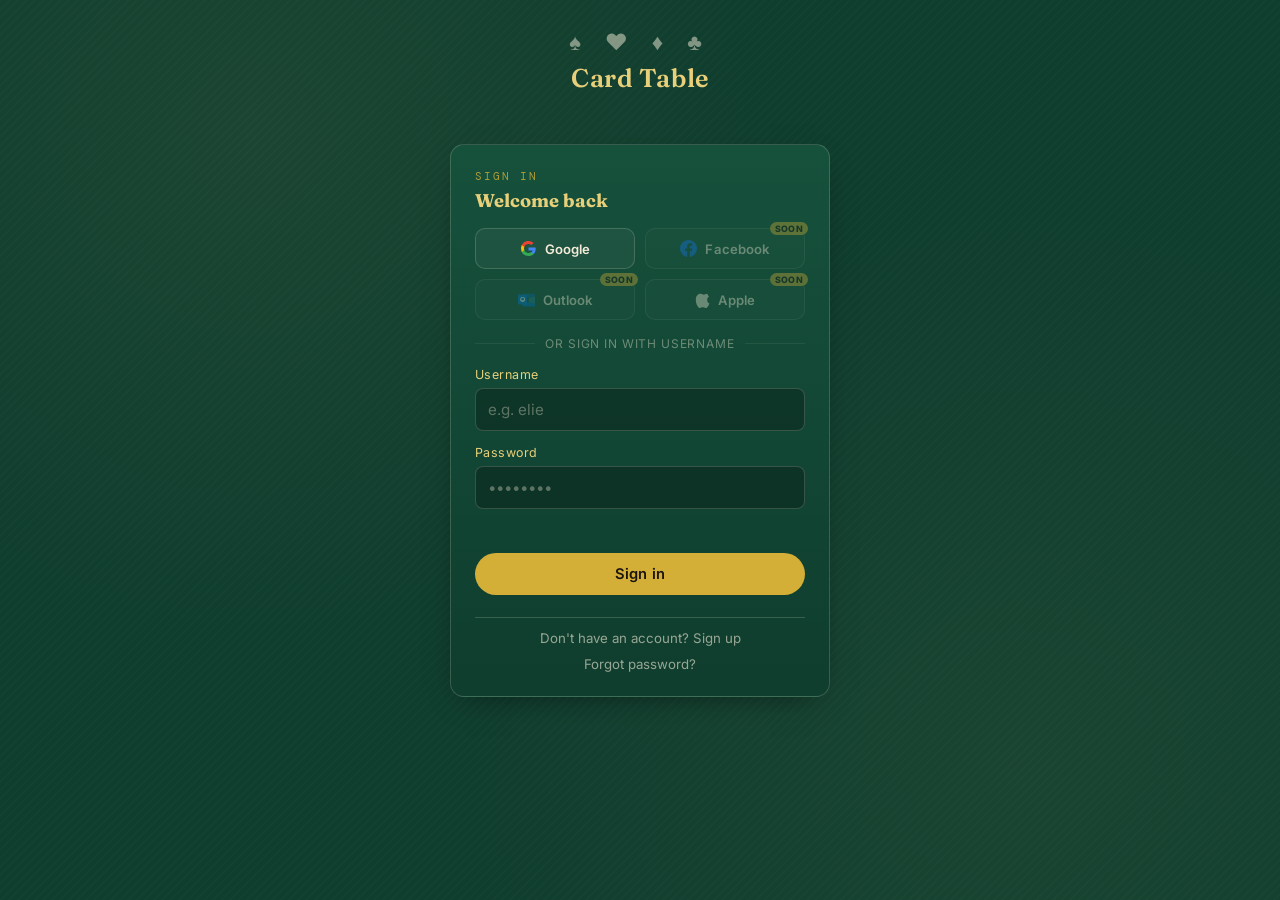
==== index.html @ 3471cea8 "Update index.html" ====
<!DOCTYPE html>
<html lang="en">
<head>
<meta charset="UTF-8">
<meta name="viewport" content="width=device-width, initial-scale=1.0">
<title>Card Table — Sign In</title>
<link rel="preconnect" href="https://fonts.googleapis.com">
<link href="https://fonts.googleapis.com/css2?family=Fraunces:wght@500;600;700&family=Inter:wght@400;500;600;700&family=DM+Mono:wght@400;500&display=swap" rel="stylesheet">
<link rel="icon" type="image/svg+xml" href="favicon.svg">
<link rel="stylesheet" href="style.css">
<style>
/* ── Social buttons grid ── */
.social-grid {
  display: grid;
  grid-template-columns: 1fr 1fr;
  gap: 10px;
  margin-bottom: 4px;
}
.social-btn {
  display: flex;
  align-items: center;
  justify-content: center;
  gap: 8px;
  border-radius: 10px;
  padding: 11px 12px;
  font-size: .82rem;
  font-weight: 600;
  cursor: pointer;
  font-family: 'Inter', sans-serif;
  border: 1px solid var(--line);
  background: rgba(255,255,255,.04);
  color: inherit;
  transition: background .15s, border-color .15s;
  white-space: nowrap;
}
.social-btn:hover { background: rgba(255,255,255,.1); border-color: rgba(255,255,255,.25); }
.social-btn svg, .social-btn img { flex-shrink: 0; }
.social-btn.coming-soon {
  opacity: .38;
  cursor: not-allowed;
  position: relative;
}
.social-btn.coming-soon::after {
  content: "soon";
  position: absolute;
  top: -7px; right: -4px;
  background: var(--gold);
  color: #1a1612;
  font-size: .55rem;
  font-weight: 800;
  letter-spacing: .04em;
  padding: 1px 5px;
  border-radius: 8px;
  text-transform: uppercase;
}

/* ── Divider ── */
.or-divider {
  display: flex;
  align-items: center;
  gap: 10px;
  margin: 16px 0;
  opacity: .4;
  font-size: .75rem;
  text-transform: uppercase;
  letter-spacing: .07em;
}
.or-divider::before, .or-divider::after {
  content: ""; flex: 1;
  border-top: 1px solid var(--line);
}

/* ── Auth links ── */
.auth-links {
  display: flex;
  flex-direction: column;
  align-items: center;
  gap: 10px;
  margin-top: 20px;
}
.auth-links a {
  font-size: .83rem; opacity: .6;
  text-decoration: none; color: inherit;
  transition: opacity .15s;
}
.auth-links a:hover { opacity: 1; }
.auth-links hr {
  width: 100%; border: none;
  border-top: 1px solid var(--line); margin: 2px 0;
}

/* ── Pending box ── */
.pending-box {
  background: rgba(212,175,55,.08);
  border: 1px solid var(--gold);
  border-radius: 10px;
  padding: 14px 16px;
  font-size: .84rem;
  line-height: 1.6;
  margin-top: 10px;
  display: none;
}
.pending-box a { color: #6fae8d; font-weight: 600; text-decoration: none; }
.pending-box a:hover { text-decoration: underline; }
</style>
</head>
<body>
<div class="wrap" style="max-width:420px;">
  <div class="brand" style="justify-content:center; border-bottom:none; margin-bottom:36px;">
    <div style="text-align:center;">
      <div class="suit" style="display:block; margin-bottom:6px; font-size:1.4rem; letter-spacing:.4em;">♠ ♥ ♦ ♣</div>
      <h1>Card Table</h1>
    </div>
  </div>

  <div class="panel">
    <p class="eyebrow">Sign in</p>
    <h2 style="margin-top:0;">Welcome back</h2>

    <!-- Social sign-in buttons -->
    <div class="social-grid">
      <!-- Google — active -->
      <button class="social-btn" onclick="triggerGoogleSignIn()">
        <svg width="17" height="17" viewBox="0 0 18 18">
          <path fill="#4285F4" d="M16.51 8H8.98v3h4.3c-.18 1-.74 1.48-1.6 2.04v2.01h2.6a7.8 7.8 0 0 0 2.38-5.88c0-.57-.05-.66-.15-1.18z"/>
          <path fill="#34A853" d="M8.98 17c2.16 0 3.97-.72 5.3-1.94l-2.6-2a4.8 4.8 0 0 1-7.18-2.54H1.83v2.07A8 8 0 0 0 8.98 17z"/>
          <path fill="#FBBC05" d="M4.5 10.52a4.8 4.8 0 0 1 0-3.04V5.41H1.83a8 8 0 0 0 0 7.18l2.67-2.07z"/>
          <path fill="#EA4335" d="M8.98 4.18c1.17 0 2.23.4 3.06 1.2l2.3-2.3A8 8 0 0 0 1.83 5.4L4.5 7.49a4.77 4.77 0 0 1 4.48-3.31z"/>
        </svg>
        Google
      </button>

      <!-- Facebook — coming soon -->
      <button class="social-btn coming-soon" disabled title="Coming soon">
        <svg width="17" height="17" viewBox="0 0 24 24" fill="#1877F2">
          <path d="M24 12.073C24 5.404 18.627 0 12 0S0 5.404 0 12.073C0 18.1 4.388 23.094 10.125 24v-8.437H7.078v-3.49h3.047V9.41c0-3.025 1.792-4.697 4.533-4.697 1.312 0 2.686.236 2.686.236v2.97h-1.513c-1.491 0-1.956.93-1.956 1.886v2.268h3.328l-.532 3.49h-2.796V24C19.612 23.094 24 18.1 24 12.073z"/>
        </svg>
        Facebook
      </button>

      <!-- Outlook — coming soon -->
      <button class="social-btn coming-soon" disabled title="Coming soon">
        <svg width="17" height="17" viewBox="0 0 24 24">
          <path fill="#0072C6" d="M24 7.387v13.226A1.39 1.39 0 0 1 22.611 22H7.389A1.39 1.39 0 0 1 6 20.613V18l9-2.25L24 18V7.387z"/>
          <path fill="#0072C6" d="M24 7.387L15 9.75 6 7.387V5.388A1.39 1.39 0 0 1 7.389 4h15.222A1.39 1.39 0 0 1 24 5.388v2z" opacity=".7"/>
          <path fill="#28A8E0" d="M15 9.75l9-2.363V18l-9-2.25V9.75z" opacity=".5"/>
          <rect fill="#0078D4" x="0" y="5" width="13" height="14" rx="1.5"/>
          <path fill="#fff" d="M6.5 8.5a3 3 0 1 0 0 7 3 3 0 0 0 0-7zm0 5a2 2 0 1 1 0-4 2 2 0 0 1 0 4z"/>
        </svg>
        Outlook
      </button>

      <!-- Apple — coming soon -->
      <button class="social-btn coming-soon" disabled title="Coming soon">
        <svg width="15" height="17" viewBox="0 0 814 1000" fill="currentColor">
          <path d="M788.1 340.9c-5.8 4.5-108.2 62.2-108.2 190.5 0 148.4 130.3 200.9 134.2 202.2-.6 3.2-20.7 71.9-68.7 141.9-42.8 61.6-87.5 123.1-155.5 123.1s-85.5-39.5-164-39.5c-76 0-103.7 40.8-165.9 40.8s-105-42.3-150.3-119.8c-52.4-91.3-95.2-234.5-95.2-371.3 0-223.1 145.5-341.2 289-341.2 73.7 0 134.8 48.4 180.5 48.4 43.7 0 112.4-51.9 197.5-51.9zm-166.6-19.4c-7.7 36.4-39 65.4-72.7 65.4-5.4 0-10.8-.7-16.1-2.2C540 356 570 316 570 276c0-5.1.7-10.2 2.2-15.3C607 270.4 634 299.3 621.5 321.5z"/>
        </svg>
        Apple
      </button>
    </div>

    <div class="or-divider">or sign in with username</div>

    <label for="username">Username</label>
    <input type="text" id="username" autocomplete="username" placeholder="e.g. elie">

    <label for="password">Password</label>
    <input type="password" id="password" autocomplete="current-password" placeholder="••••••••">

    <div class="error" id="loginError"></div>
    <div class="pending-box" id="pendingBox">
      ⏳ Your account is pending admin approval.<br>
      Contact the admin on WhatsApp to get approved:<br><br>
      <a id="pendingWhatsApp" href="#" target="_blank" rel="noopener">💬 Message admin on WhatsApp</a>
    </div>

    <button class="full" id="loginBtn" style="margin-top:18px;">Sign in</button>

    <div class="auth-links">
      <hr>
      <a href="signup.html">Don't have an account? Sign up</a>
      <a href="forgot.html">Forgot password?</a>
    </div>
  </div>
</div>

<script src="https://accounts.google.com/gsi/client" async defer></script>
<script src="common.js"></script>
<script>
async function hashPassword(password) {
  const encoder = new TextEncoder();
  const data     = encoder.encode(password);
  const hashBuf  = await crypto.subtle.digest("SHA-256", data);
  const hashArr  = Array.from(new Uint8Array(hashBuf));
  return hashArr.map(b => b.toString(16).padStart(2, "0")).join("");
}
</script>
<script>
const ADMIN_WA      = "+96170234138";
const GOOGLE_CLIENT = "719090679294-4ihaptgq611pqusbl5u95uiu03cabtub.apps.googleusercontent.com";

document.getElementById("loginBtn").addEventListener("click", login);
document.getElementById("password").addEventListener("keydown", e => { if (e.key === "Enter") login(); });

async function login() {
  const errEl      = document.getElementById("loginError");
  const pendingBox = document.getElementById("pendingBox");
  errEl.textContent = "";
  pendingBox.style.display = "none";

  const username = document.getElementById("username").value.trim();
  const password = document.getElementById("password").value;
  if (!username || !password) { errEl.textContent = "Enter both username and password."; return; }

  const btn = document.getElementById("loginBtn");
  btn.disabled = true; btn.textContent = "Checking…";

  try {
    const users  = await fetchUsers();
    const hashed = await hashPassword(password);
    const match  = (users || []).find(u =>
      String(u.username).toLowerCase() === username.toLowerCase() &&
      (String(u.password) === hashed || String(u.password) === password)
    );

    if (!match) {
      errEl.textContent = "Username or password is incorrect.";
      btn.disabled = false; btn.textContent = "Sign in"; return;
    }

    if (String(match.approved).toUpperCase() !== "TRUE") {
      const msg = encodeURIComponent(`Hi, I signed up for Card Table with username "${match.username}" and I'm waiting for approval.`);
      document.getElementById("pendingWhatsApp").href = `https://wa.me/${ADMIN_WA.replace(/\D/g,"")}?text=${msg}`;
      pendingBox.style.display = "";
      btn.disabled = false; btn.textContent = "Sign in"; return;
    }

    startSession(match);
  } catch(e) {
    errEl.textContent = "Could not load user list. " + e.message;
    btn.disabled = false; btn.textContent = "Sign in";
  }
}

function triggerGoogleSignIn() {
  if (typeof google === "undefined") {
    document.getElementById("loginError").textContent = "Google sign-in failed to load. Try the manual form.";
    return;
  }
  google.accounts.id.initialize({
    client_id: GOOGLE_CLIENT, callback: handleGoogleCredential,
    auto_select: false, cancel_on_tap_outside: true
  });
  google.accounts.id.prompt((n) => {
    if (n.isNotDisplayed() || n.isSkippedMoment()) {
      const wrap = document.createElement("div");
      document.querySelector(".panel").prepend(wrap);
      google.accounts.id.renderButton(wrap, { theme:"outline", size:"large", width:360 });
    }
  });
}

async function handleGoogleCredential(response) {
  const errEl = document.getElementById("loginError");
  errEl.textContent = "";
  const payload = JSON.parse(atob(response.credential.split(".")[1]));
  const sub = payload.sub || "";
  try {
    const users = await fetchUsers();
    const expectedHash = await hashPassword("google_" + sub);
    let match = users.find(u => String(u.password) === expectedHash);
    if (!match) {
      errEl.textContent = "No account found. Please sign up first.";
      setTimeout(() => { window.location.href = "signup.html"; }, 2000);
      return;
    }
    if (String(match.approved).toUpperCase() !== "TRUE") {
      const msg = encodeURIComponent(`Hi, I signed up for Card Table with username "${match.username}" and I'm waiting for approval.`);
      document.getElementById("pendingWhatsApp").href = `https://wa.me/${ADMIN_WA.replace(/\D/g,"")}?text=${msg}`;
      document.getElementById("pendingBox").style.display = "";
      return;
    }
    startSession(match);
  } catch(e) {
    errEl.textContent = "Google sign-in failed: " + e.message;
  }
}

function startSession(user) {
  sessionStorage.setItem("cg_session", JSON.stringify({
    username: user.username, firstName: user.firstName, lastName: user.lastName,
    phone: user.phone || "", image: user.image || "", isAdmin: !!user.isAdmin
  }));
  window.location.href = "app.html";
}
</script>
</body>
</html>
---- style.css ----
:root {
  --felt-dark: #0f3d2e;
  --felt: #16513c;
  --felt-light: #1f6b4c;
  --gold: #d4af37;
  --gold-soft: #e8cf7a;
  --cream: #f4ecd8;
  --ink: #1c1410;
  --ink-soft: #3a2f28;
  --red-chip: #b1473e;
  --line: rgba(244, 236, 216, 0.18);

  --font-display: "Fraunces", "Georgia", serif;
  --font-body: "Inter", -apple-system, sans-serif;
  --font-num: "DM Mono", "Courier New", monospace;
}

* { box-sizing: border-box; }

html, body {
  margin: 0;
  padding: 0;
  min-height: 100%;
  background: var(--felt-dark);
  background-image:
    radial-gradient(circle at 20% 15%, rgba(232, 207, 122, 0.06), transparent 40%),
    radial-gradient(circle at 80% 85%, rgba(232, 207, 122, 0.05), transparent 45%),
    repeating-linear-gradient(135deg, rgba(255,255,255,0.015) 0px, rgba(255,255,255,0.015) 2px, transparent 2px, transparent 6px);
  color: var(--cream);
  font-family: var(--font-body);
  -webkit-font-smoothing: antialiased;
}

a { color: inherit; }

.wrap {
  max-width: 720px;
  margin: 0 auto;
  padding: 28px 20px 60px;
  min-height: 100vh;
}

.brand {
  display: flex;
  align-items: baseline;
  justify-content: space-between;
  margin-bottom: 28px;
  padding-bottom: 14px;
  border-bottom: 1px solid var(--line);
}

.brand h1 {
  font-family: var(--font-display);
  font-weight: 600;
  font-size: 1.6rem;
  letter-spacing: 0.02em;
  margin: 0;
  color: var(--gold-soft);
}

.brand .suit {
  font-size: 1.1rem;
  opacity: 0.5;
  letter-spacing: 0.3em;
}

.user-chip {
  display: flex;
  align-items: center;
  gap: 10px;
  font-size: 0.85rem;
  color: var(--cream);
  flex-wrap: wrap;
  justify-content: flex-end;
}

.user-chip img {
  width: 32px; height: 32px;
  border-radius: 50%;
  border: 2px solid var(--gold);
  object-fit: cover;
}

.logout-link {
  font-size: 0.75rem;
  color: var(--gold-soft);
  text-decoration: none;
  border: 1px solid var(--line);
  padding: 4px 10px;
  border-radius: 999px;
  margin-left: 10px;
  transition: border-color .15s, color .15s;
}
.logout-link:hover { border-color: var(--gold); color: var(--gold); }

/* Cards / panels */
.panel {
  background: linear-gradient(180deg, var(--felt) 0%, var(--felt-dark) 100%);
  border: 1px solid var(--line);
  border-radius: 14px;
  padding: 24px;
  margin-bottom: 20px;
  box-shadow: 0 10px 30px -15px rgba(0,0,0,0.6);
}

.panel h2 {
  font-family: var(--font-display);
  font-size: 1.15rem;
  margin: 0 0 16px;
  color: var(--gold-soft);
  display: flex; align-items: center; gap: 10px;
}

.eyebrow {
  font-family: var(--font-num);
  font-size: 0.7rem;
  letter-spacing: 0.18em;
  text-transform: uppercase;
  color: var(--gold);
  opacity: 0.8;
  margin: 0 0 6px;
}

/* Forms */
label {
  display: block;
  font-size: 0.78rem;
  letter-spacing: 0.04em;
  color: var(--gold-soft);
  margin: 14px 0 6px;
}

input, select {
  width: 100%;
  background: rgba(0,0,0,0.25);
  border: 1px solid var(--line);
  border-radius: 8px;
  padding: 11px 12px;
  color: var(--cream);
  font-family: var(--font-body);
  font-size: 0.95rem;
  outline: none;
  transition: border-color .15s, background .15s;
}
input[type="radio"], input[type="checkbox"] {
  width: auto;
  padding: 0;
}
input:focus, select:focus {
  border-color: var(--gold);
  background: rgba(0,0,0,0.35);
}
input::placeholder { color: rgba(244,236,216,0.35); }

button, .btn {
  font-family: var(--font-body);
  font-weight: 600;
  font-size: 0.92rem;
  letter-spacing: 0.01em;
  padding: 12px 20px;
  border-radius: 999px;
  border: none;
  cursor: pointer;
  background: var(--gold);
  color: var(--ink);
  transition: transform .12s, box-shadow .12s, background .15s;
}
button:hover, .btn:hover { background: var(--gold-soft); transform: translateY(-1px); }
button:active, .btn:active { transform: translateY(0); }
button:focus-visible, .btn:focus-visible, a:focus-visible, input:focus-visible, select:focus-visible {
  outline: 2px solid var(--gold-soft);
  outline-offset: 2px;
}

button.secondary {
  background: transparent;
  color: var(--gold-soft);
  border: 1px solid var(--line);
}
button.secondary:hover { border-color: var(--gold); background: rgba(212,175,55,0.08); }

button.full, a.btn.full { width: 100%; text-align: center; }

.error {
  color: var(--red-chip);
  font-size: 0.85rem;
  margin-top: 10px;
  min-height: 1.2em;
}

/* Game picker */
.game-grid {
  display: grid;
  grid-template-columns: repeat(2, 1fr);
  gap: 14px;
}

.game-card {
  display: flex;
  flex-direction: column;
  align-items: flex-start;
  gap: 8px;
  padding: 20px 18px;
  border-radius: 12px;
  border: 1px solid var(--line);
  background: rgba(0,0,0,0.18);
  text-decoration: none;
  color: var(--cream);
  cursor: pointer;
  transition: border-color .15s, background .15s, transform .12s;
  text-align: left;
  font-family: var(--font-body);
}
.game-card:hover {
  border-color: var(--gold);
  background: rgba(212,175,55,0.08);
  transform: translateY(-2px);
}
.game-card .gname {
  font-family: var(--font-display);
  font-size: 1.25rem;
  color: var(--gold-soft);
}
.game-card .grule {
  font-size: 0.78rem;
  opacity: 0.75;
  line-height: 1.4;
}

/* Score ledger */
.ledger {
  border: 1px solid var(--line);
  border-radius: 10px;
  overflow: hidden;
}
.ledger table {
  width: 100%;
  border-collapse: collapse;
  font-family: var(--font-num);
}
.ledger th {
  font-family: var(--font-body);
  font-weight: 600;
  font-size: 0.8rem;
  letter-spacing: 0.03em;
  text-align: center;
  padding: 10px 6px;
  background: rgba(212,175,55,0.12);
  color: var(--gold-soft);
  border-bottom: 1px solid var(--line);
}
.ledger td {
  text-align: center;
  padding: 10px 6px;
  border-bottom: 1px solid var(--line);
  font-size: 1.05rem;
}
.ledger tr:last-child td { border-bottom: none; }
.ledger .total-row td {
  font-weight: 700;
  font-size: 1.25rem;
  color: var(--gold-soft);
  background: rgba(0,0,0,0.2);
  border-top: 2px solid var(--gold);
}
.ledger .row-num {
  font-family: var(--font-body);
  font-size: 0.75rem;
  opacity: 0.45;
}
.ledger .winner-cell { color: var(--gold-soft); }

.row-action {
  min-width: 32px;
  min-height: 32px;
  border-radius: 6px;
}
.row-action:hover { background: rgba(212,175,55,0.15) !important; }

.score-input-row {
  display: grid;
  grid-template-columns: 1fr 1fr;
  gap: 10px;
  margin-top: 14px;
}
.score-input-row.cols-4 {
  grid-template-columns: 1fr 1fr 1fr 1fr;
}
.score-input-row .field label { margin-top: 0; }

.team-label {
  font-family: var(--font-display);
  font-size: 1rem;
  color: var(--gold-soft);
  margin-bottom: 2px;
}
.team-sub {
  font-size: 0.75rem;
  opacity: 0.6;
  margin-bottom: 8px;
}

.banner {
  text-align: center;
  padding: 18px;
  border-radius: 10px;
  background: linear-gradient(135deg, rgba(212,175,55,0.18), rgba(212,175,55,0.05));
  border: 1px solid var(--gold);
  margin-bottom: 18px;
}
.banner .trophy { font-size: 1.8rem; }
.banner h3 {
  font-family: var(--font-display);
  margin: 6px 0 2px;
  font-size: 1.3rem;
  color: var(--gold-soft);
}

/* Dice (Tawle) */
.dice-area {
  display: flex;
  justify-content: center;
  gap: 28px;
  padding: 30px 0 18px;
}
.die {
  width: 84px; height: 84px;
  background: var(--cream);
  border-radius: 14px;
  display: grid;
  grid-template-columns: repeat(3, 1fr);
  grid-template-rows: repeat(3, 1fr);
  padding: 12px;
  box-shadow: 0 8px 18px -8px rgba(0,0,0,0.7), inset 0 0 0 2px rgba(0,0,0,0.05);
  transition: transform .5s cubic-bezier(.2,1.4,.4,1);
}
.die.rolling { animation: tumble .5s ease-in-out; }
@keyframes tumble {
  0% { transform: rotate(0deg) scale(1); }
  50% { transform: rotate(180deg) scale(1.08); }
  100% { transform: rotate(360deg) scale(1); }
}
@media (prefers-reduced-motion: reduce) {
  .die.rolling { animation: none; }
}
.pip {
  width: 12px; height: 12px;
  border-radius: 50%;
  background: var(--ink);
  align-self: center;
  justify-self: center;
  opacity: 0;
}
.pip.on { opacity: 1; }

.dice-sum {
  text-align: center;
  font-family: var(--font-display);
  font-size: 2rem;
  color: var(--gold-soft);
  margin-bottom: 6px;
}
.dice-double {
  text-align: center;
  font-size: 0.85rem;
  color: var(--gold);
  letter-spacing: 0.05em;
  min-height: 1.4em;
}

/* History list */
.hist-item {
  display: flex;
  justify-content: space-between;
  align-items: center;
  padding: 12px 0;
  border-bottom: 1px solid var(--line);
  font-size: 0.9rem;
}
.hist-item:last-child { border-bottom: none; }
.hist-item .hgame {
  font-family: var(--font-display);
  color: var(--gold-soft);
  font-size: 1rem;
}
.hist-item .hdate {
  font-size: 0.72rem;
  opacity: 0.55;
  font-family: var(--font-num);
}
.hist-item .hwinner {
  text-align: right;
  font-size: 0.85rem;
}
.hist-item .hloser {
  font-size: 0.72rem;
  opacity: 0.5;
  margin-top: 2px;
}

.empty-state {
  text-align: center;
  padding: 30px 10px;
  opacity: 0.6;
  font-size: 0.9rem;
}

.bottom-nav {
  display: flex;
  gap: 10px;
  margin-top: 8px;
}
.bottom-nav .btn { flex: 1; text-align: center; }

.token-note {
  font-size: 0.75rem;
  opacity: 0.6;
  margin-top: 8px;
  line-height: 1.5;
}

.tag {
  display: inline-block;
  font-size: 0.7rem;
  letter-spacing: 0.06em;
  text-transform: uppercase;
  padding: 3px 8px;
  border-radius: 999px;
  border: 1px solid var(--gold);
  color: var(--gold-soft);
}

@media (max-width: 420px) {
  .game-grid { grid-template-columns: 1fr; }
  .die { width: 64px; height: 64px; padding: 8px; }
  .score-input-row.cols-4 { grid-template-columns: 1fr 1fr; }
}

/* ═══════════════════════════════════════════════════════
   ADDITIONS — append these to the bottom of style.css
   ═══════════════════════════════════════════════════════ */

/* Player picker avatar in setup */
.player-pick img {
  display: block;
}

/* Guest slot buttons inside the <details> section */
#guestSlotBtns button {
  margin: 0;
}

/* Score FAB — make sure it's above everything except the modal */
#scoreFab {
  font-family: 'Inter', sans-serif;
}

/* History card hover on desktop */
@media (hover: hover) {
  .hist-card-header:hover .hc-chevron {
    opacity: .8;
  }
}

/* Prevent body scroll when modal is open on iOS */
body.modal-open {
  overflow: hidden;
  position: fixed;
  width: 100%;
}
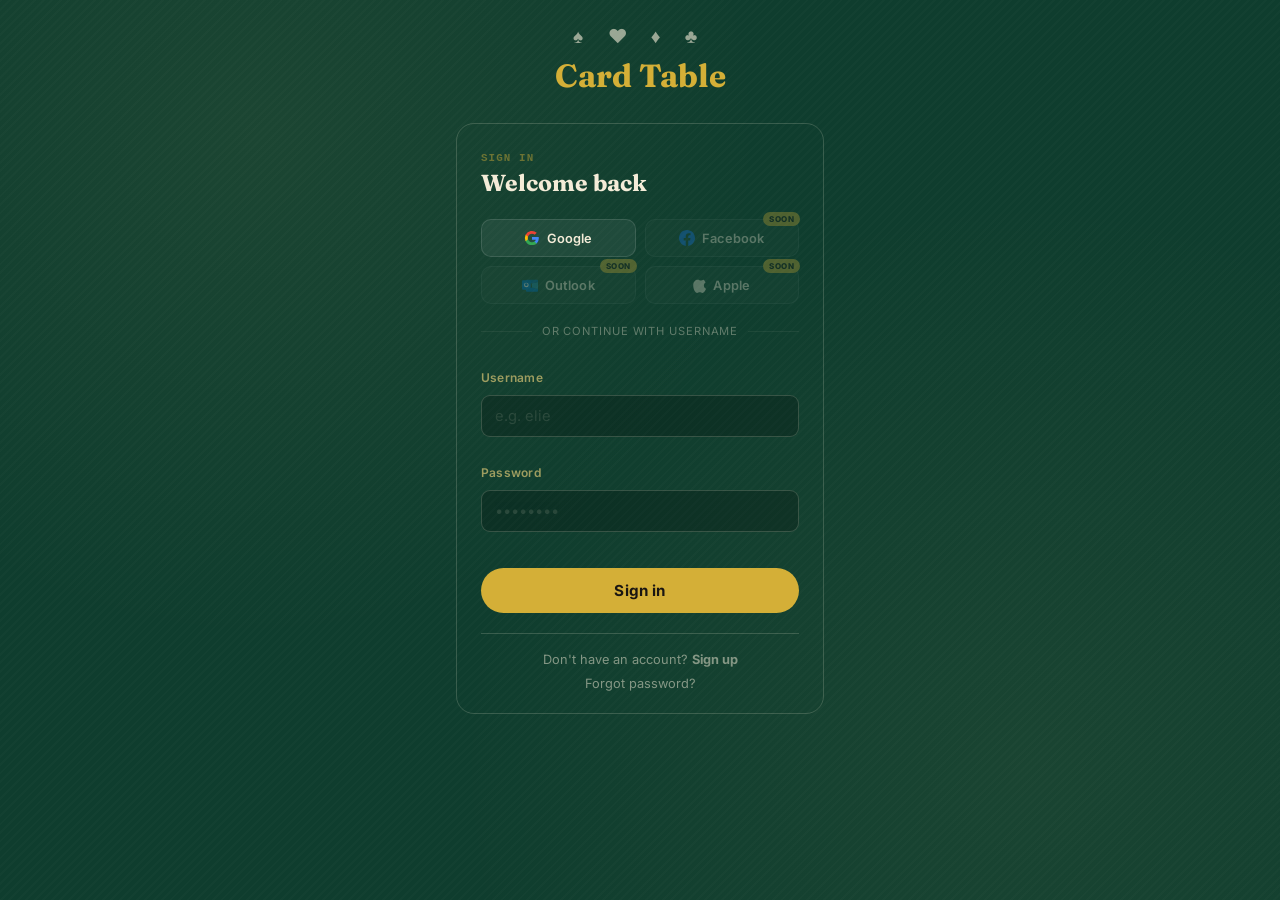
==== commit d08e199e: "Update index.html" ====
--- a/index.html
+++ b/index.html
@@ -9,119 +9,137 @@
 <link rel="icon" type="image/svg+xml" href="favicon.svg">
 <link rel="stylesheet" href="style.css">
 <style>
-/* ── Social buttons grid ── */
-.social-grid {
-  display: grid;
-  grid-template-columns: 1fr 1fr;
-  gap: 10px;
-  margin-bottom: 4px;
-}
+/* ── Page centering ── */
+body { display:flex; flex-direction:column; align-items:center; min-height:100vh; justify-content:center; }
+.wrap { width:100%; max-width:400px; padding:24px 16px; }
+
+/* ── Brand ── */
+.brand-top { text-align:center; margin-bottom:28px; }
+.brand-top .suits { font-size:1.2rem; letter-spacing:.5em; opacity:.6; margin-bottom:8px; }
+.brand-top h1 { font-family:'Fraunces',serif; font-size:2rem; font-weight:700; margin:0; color:var(--gold); }
+
+/* ── Card panel ── */
+.auth-card {
+  background:var(--surface);
+  border:1px solid var(--line);
+  border-radius:18px;
+  padding:28px 24px 22px;
+}
+.auth-card .eyebrow { font-size:.68rem; text-transform:uppercase; letter-spacing:.1em; opacity:.45; font-weight:700; margin:0 0 4px; }
+.auth-card h2 { font-family:'Fraunces',serif; font-size:1.45rem; font-weight:700; margin:0 0 22px; }
+
+/* ── Social buttons ── */
+.social-grid { display:grid; grid-template-columns:1fr 1fr; gap:9px; margin-bottom:20px; }
+
 .social-btn {
-  display: flex;
-  align-items: center;
-  justify-content: center;
-  gap: 8px;
-  border-radius: 10px;
-  padding: 11px 12px;
-  font-size: .82rem;
-  font-weight: 600;
-  cursor: pointer;
-  font-family: 'Inter', sans-serif;
-  border: 1px solid var(--line);
-  background: rgba(255,255,255,.04);
-  color: inherit;
-  transition: background .15s, border-color .15s;
-  white-space: nowrap;
-}
-.social-btn:hover { background: rgba(255,255,255,.1); border-color: rgba(255,255,255,.25); }
-.social-btn svg, .social-btn img { flex-shrink: 0; }
-.social-btn.coming-soon {
-  opacity: .38;
-  cursor: not-allowed;
-  position: relative;
-}
-.social-btn.coming-soon::after {
-  content: "soon";
-  position: absolute;
-  top: -7px; right: -4px;
-  background: var(--gold);
-  color: #1a1612;
-  font-size: .55rem;
-  font-weight: 800;
-  letter-spacing: .04em;
-  padding: 1px 5px;
-  border-radius: 8px;
-  text-transform: uppercase;
+  position:relative;
+  display:flex; align-items:center; justify-content:center; gap:7px;
+  border-radius:10px; padding:10px 8px;
+  font-size:.8rem; font-weight:600;
+  cursor:pointer; font-family:'Inter',sans-serif;
+  border:1px solid rgba(255,255,255,.12);
+  background:rgba(255,255,255,.06);
+  color:inherit;
+  transition:background .15s, border-color .15s, transform .1s;
+  white-space:nowrap;
+}
+.social-btn:hover:not(:disabled) {
+  background:rgba(255,255,255,.12);
+  border-color:rgba(255,255,255,.22);
+  transform:translateY(-1px);
+}
+.social-btn:active:not(:disabled) { transform:translateY(0); }
+.social-btn:disabled { opacity:.32; cursor:not-allowed; }
+
+/* soon badge */
+.social-btn .soon-tag {
+  position:absolute; top:-8px; right:-2px;
+  background:var(--gold); color:#1a1612;
+  font-size:.5rem; font-weight:800; letter-spacing:.05em;
+  padding:2px 6px; border-radius:20px;
+  text-transform:uppercase; pointer-events:none;
 }
 
 /* ── Divider ── */
 .or-divider {
-  display: flex;
-  align-items: center;
-  gap: 10px;
-  margin: 16px 0;
-  opacity: .4;
-  font-size: .75rem;
-  text-transform: uppercase;
-  letter-spacing: .07em;
-}
-.or-divider::before, .or-divider::after {
-  content: ""; flex: 1;
-  border-top: 1px solid var(--line);
-}
-
-/* ── Auth links ── */
-.auth-links {
-  display: flex;
-  flex-direction: column;
-  align-items: center;
-  gap: 10px;
-  margin-top: 20px;
-}
-.auth-links a {
-  font-size: .83rem; opacity: .6;
-  text-decoration: none; color: inherit;
-  transition: opacity .15s;
-}
-.auth-links a:hover { opacity: 1; }
-.auth-links hr {
-  width: 100%; border: none;
-  border-top: 1px solid var(--line); margin: 2px 0;
-}
+  display:flex; align-items:center; gap:10px;
+  margin:0 0 18px;
+  font-size:.7rem; text-transform:uppercase;
+  letter-spacing:.08em; opacity:.35;
+}
+.or-divider::before, .or-divider::after { content:""; flex:1; border-top:1px solid var(--line); }
+
+/* ── Form fields ── */
+.field-group { display:flex; flex-direction:column; gap:4px; margin-bottom:14px; }
+.field-group label { font-size:.75rem; font-weight:600; opacity:.65; letter-spacing:.02em; }
+.field-group input {
+  background:rgba(0,0,0,.2); border:1px solid var(--line);
+  border-radius:9px; padding:11px 13px;
+  font-size:.92rem; color:inherit; font-family:'Inter',sans-serif;
+  transition:border-color .15s;
+  width:100%; box-sizing:border-box;
+}
+.field-group input:focus { outline:none; border-color:var(--gold); }
+.field-group input::placeholder { opacity:.35; }
+
+/* ── Sign in button ── */
+.btn-primary {
+  width:100%; padding:13px;
+  background:var(--gold); color:#1a1612;
+  border:none; border-radius:50px;
+  font-size:.95rem; font-weight:700;
+  cursor:pointer; font-family:'Inter',sans-serif;
+  transition:opacity .15s, transform .1s;
+  margin-top:6px;
+}
+.btn-primary:hover { opacity:.9; transform:translateY(-1px); }
+.btn-primary:active { transform:translateY(0); }
+.btn-primary:disabled { opacity:.5; cursor:not-allowed; transform:none; }
+
+/* ── Error ── */
+.err { color:#e07070; font-size:.78rem; margin-top:8px; min-height:1rem; }
 
 /* ── Pending box ── */
 .pending-box {
-  background: rgba(212,175,55,.08);
-  border: 1px solid var(--gold);
-  border-radius: 10px;
-  padding: 14px 16px;
-  font-size: .84rem;
-  line-height: 1.6;
-  margin-top: 10px;
-  display: none;
-}
-.pending-box a { color: #6fae8d; font-weight: 600; text-decoration: none; }
-.pending-box a:hover { text-decoration: underline; }
+  background:rgba(212,175,55,.08); border:1px solid rgba(212,175,55,.4);
+  border-radius:10px; padding:13px 15px;
+  font-size:.82rem; line-height:1.65; margin-top:10px; display:none;
+}
+.pending-box a { color:#6fae8d; font-weight:600; text-decoration:none; }
+
+/* ── Footer links ── */
+.auth-footer {
+  display:flex; flex-direction:column; align-items:center;
+  gap:9px; margin-top:20px;
+  padding-top:18px; border-top:1px solid var(--line);
+}
+.auth-footer a {
+  font-size:.8rem; opacity:.5; text-decoration:none;
+  color:inherit; transition:opacity .15s;
+}
+.auth-footer a:hover { opacity:.9; }
 </style>
 </head>
 <body>
-<div class="wrap" style="max-width:420px;">
-  <div class="brand" style="justify-content:center; border-bottom:none; margin-bottom:36px;">
-    <div style="text-align:center;">
-      <div class="suit" style="display:block; margin-bottom:6px; font-size:1.4rem; letter-spacing:.4em;">♠ ♥ ♦ ♣</div>
-      <h1>Card Table</h1>
-    </div>
+<div class="wrap">
+
+  <!-- Brand -->
+  <div class="brand-top">
+    <div class="suits">♠ ♥ ♦ ♣</div>
+    <h1>Card Table</h1>
   </div>
 
-  <div class="panel">
+  <!-- Auth card -->
+  <div class="auth-card">
     <p class="eyebrow">Sign in</p>
-    <h2 style="margin-top:0;">Welcome back</h2>
-
-    <!-- Social sign-in buttons -->
+    <h2>Welcome back</h2>
+
+    <!-- Social buttons -->
     <div class="social-grid">
-      <!-- Google — active -->
+
+      <!-- Google -->
       <button class="social-btn" onclick="triggerGoogleSignIn()">
-        <svg width="17" height="17" viewBox="0 0 18 18">
+        <svg width="16" height="16" viewBox="0 0 18 18">
           <path fill="#4285F4" d="M16.51 8H8.98v3h4.3c-.18 1-.74 1.48-1.6 2.04v2.01h2.6a7.8 7.8 0 0 0 2.38-5.88c0-.57-.05-.66-.15-1.18z"/>
           <path fill="#34A853" d="M8.98 17c2.16 0 3.97-.72 5.3-1.94l-2.6-2a4.8 4.8 0 0 1-7.18-2.54H1.83v2.07A8 8 0 0 0 8.98 17z"/>
           <path fill="#FBBC05" d="M4.5 10.52a4.8 4.8 0 0 1 0-3.04V5.41H1.83a8 8 0 0 0 0 7.18l2.67-2.07z"/>
@@ -130,58 +148,69 @@
         Google
       </button>
 
-      <!-- Facebook — coming soon -->
-      <button class="social-btn coming-soon" disabled title="Coming soon">
-        <svg width="17" height="17" viewBox="0 0 24 24" fill="#1877F2">
+      <!-- Facebook -->
+      <button class="social-btn" disabled>
+        <svg width="16" height="16" viewBox="0 0 24 24" fill="#1877F2">
           <path d="M24 12.073C24 5.404 18.627 0 12 0S0 5.404 0 12.073C0 18.1 4.388 23.094 10.125 24v-8.437H7.078v-3.49h3.047V9.41c0-3.025 1.792-4.697 4.533-4.697 1.312 0 2.686.236 2.686.236v2.97h-1.513c-1.491 0-1.956.93-1.956 1.886v2.268h3.328l-.532 3.49h-2.796V24C19.612 23.094 24 18.1 24 12.073z"/>
         </svg>
         Facebook
+        <span class="soon-tag">Soon</span>
       </button>
 
-      <!-- Outlook — coming soon -->
-      <button class="social-btn coming-soon" disabled title="Coming soon">
-        <svg width="17" height="17" viewBox="0 0 24 24">
+      <!-- Outlook -->
+      <button class="social-btn" disabled>
+        <svg width="16" height="16" viewBox="0 0 24 24">
+          <rect fill="#0078D4" width="13" height="14" rx="1.5" y="5"/>
+          <path fill="#fff" d="M6.5 8.5a3 3 0 1 0 0 7 3 3 0 0 0 0-7zm0 5a2 2 0 1 1 0-4 2 2 0 0 1 0 4z"/>
           <path fill="#0072C6" d="M24 7.387v13.226A1.39 1.39 0 0 1 22.611 22H7.389A1.39 1.39 0 0 1 6 20.613V18l9-2.25L24 18V7.387z"/>
-          <path fill="#0072C6" d="M24 7.387L15 9.75 6 7.387V5.388A1.39 1.39 0 0 1 7.389 4h15.222A1.39 1.39 0 0 1 24 5.388v2z" opacity=".7"/>
-          <path fill="#28A8E0" d="M15 9.75l9-2.363V18l-9-2.25V9.75z" opacity=".5"/>
-          <rect fill="#0078D4" x="0" y="5" width="13" height="14" rx="1.5"/>
-          <path fill="#fff" d="M6.5 8.5a3 3 0 1 0 0 7 3 3 0 0 0 0-7zm0 5a2 2 0 1 1 0-4 2 2 0 0 1 0 4z"/>
+          <path fill="#28A8E0" d="M15 9.75l9-2.363V18l-9-2.25V9.75z" opacity=".7"/>
+          <path fill="#0072C6" d="M24 7.387L15 9.75 6 7.387V5.388A1.39 1.39 0 0 1 7.389 4h15.222A1.39 1.39 0 0 1 24 5.388v2z" opacity=".8"/>
         </svg>
         Outlook
+        <span class="soon-tag">Soon</span>
       </button>
 
-      <!-- Apple — coming soon -->
-      <button class="social-btn coming-soon" disabled title="Coming soon">
-        <svg width="15" height="17" viewBox="0 0 814 1000" fill="currentColor">
+      <!-- Apple -->
+      <button class="social-btn" disabled>
+        <svg width="13" height="16" viewBox="0 0 814 1000" fill="currentColor">
           <path d="M788.1 340.9c-5.8 4.5-108.2 62.2-108.2 190.5 0 148.4 130.3 200.9 134.2 202.2-.6 3.2-20.7 71.9-68.7 141.9-42.8 61.6-87.5 123.1-155.5 123.1s-85.5-39.5-164-39.5c-76 0-103.7 40.8-165.9 40.8s-105-42.3-150.3-119.8c-52.4-91.3-95.2-234.5-95.2-371.3 0-223.1 145.5-341.2 289-341.2 73.7 0 134.8 48.4 180.5 48.4 43.7 0 112.4-51.9 197.5-51.9zm-166.6-19.4c-7.7 36.4-39 65.4-72.7 65.4-5.4 0-10.8-.7-16.1-2.2C540 356 570 316 570 276c0-5.1.7-10.2 2.2-15.3C607 270.4 634 299.3 621.5 321.5z"/>
         </svg>
         Apple
+        <span class="soon-tag">Soon</span>
       </button>
     </div>
 
-    <div class="or-divider">or sign in with username</div>
-
-    <label for="username">Username</label>
-    <input type="text" id="username" autocomplete="username" placeholder="e.g. elie">
-
-    <label for="password">Password</label>
-    <input type="password" id="password" autocomplete="current-password" placeholder="••••••••">
-
-    <div class="error" id="loginError"></div>
+    <div class="or-divider">or continue with username</div>
+
+    <!-- Username -->
+    <div class="field-group">
+      <label for="username">Username</label>
+      <input type="text" id="username" autocomplete="username" placeholder="e.g. elie">
+    </div>
+
+    <!-- Password -->
+    <div class="field-group">
+      <label for="password">Password</label>
+      <input type="password" id="password" autocomplete="current-password" placeholder="••••••••">
+    </div>
+
+    <div class="err" id="loginError"></div>
+
     <div class="pending-box" id="pendingBox">
       ⏳ Your account is pending admin approval.<br>
-      Contact the admin on WhatsApp to get approved:<br><br>
-      <a id="pendingWhatsApp" href="#" target="_blank" rel="noopener">💬 Message admin on WhatsApp</a>
-    </div>
-
-    <button class="full" id="loginBtn" style="margin-top:18px;">Sign in</button>
-
-    <div class="auth-links">
-      <hr>
-      <a href="signup.html">Don't have an account? Sign up</a>
+      <a id="pendingWhatsApp" href="#" target="_blank" rel="noopener" style="display:inline-block;margin-top:8px;">
+        💬 Message admin on WhatsApp →
+      </a>
+    </div>
+
+    <button class="btn-primary" id="loginBtn">Sign in</button>
+
+    <div class="auth-footer">
+      <a href="signup.html">Don't have an account? <strong>Sign up</strong></a>
       <a href="forgot.html">Forgot password?</a>
     </div>
   </div>
+
 </div>
 
 <script src="https://accounts.google.com/gsi/client" async defer></script>
@@ -201,6 +230,7 @@
 
 document.getElementById("loginBtn").addEventListener("click", login);
 document.getElementById("password").addEventListener("keydown", e => { if (e.key === "Enter") login(); });
+document.getElementById("username").addEventListener("keydown", e => { if (e.key === "Enter") login(); });
 
 async function login() {
   const errEl      = document.getElementById("loginError");
@@ -244,20 +274,18 @@
 
 function triggerGoogleSignIn() {
   if (typeof google === "undefined") {
-    document.getElementById("loginError").textContent = "Google sign-in failed to load. Try the manual form.";
+    document.getElementById("loginError").textContent = "Google sign-in is loading, please wait a moment.";
     return;
   }
   google.accounts.id.initialize({
-    client_id: GOOGLE_CLIENT, callback: handleGoogleCredential,
-    auto_select: false, cancel_on_tap_outside: true
+    client_id: GOOGLE_CLIENT,
+    callback:  handleGoogleCredential,
+    auto_select: false,
+    cancel_on_tap_outside: true,
+    use_fedcm_for_prompt: false
   });
-  google.accounts.id.prompt((n) => {
-    if (n.isNotDisplayed() || n.isSkippedMoment()) {
-      const wrap = document.createElement("div");
-      document.querySelector(".panel").prepend(wrap);
-      google.accounts.id.renderButton(wrap, { theme:"outline", size:"large", width:360 });
-    }
-  });
+  // Use popup flow instead of one-tap to avoid the floating overlay issue
+  google.accounts.id.prompt();
 }
 
 async function handleGoogleCredential(response) {
@@ -268,9 +296,10 @@
   try {
     const users = await fetchUsers();
     const expectedHash = await hashPassword("google_" + sub);
-    let match = users.find(u => String(u.password) === expectedHash);
+    const match = users.find(u => String(u.password) === expectedHash);
+
     if (!match) {
-      errEl.textContent = "No account found. Please sign up first.";
+      errEl.textContent = "No account found for this Google account.";
       setTimeout(() => { window.location.href = "signup.html"; }, 2000);
       return;
     }
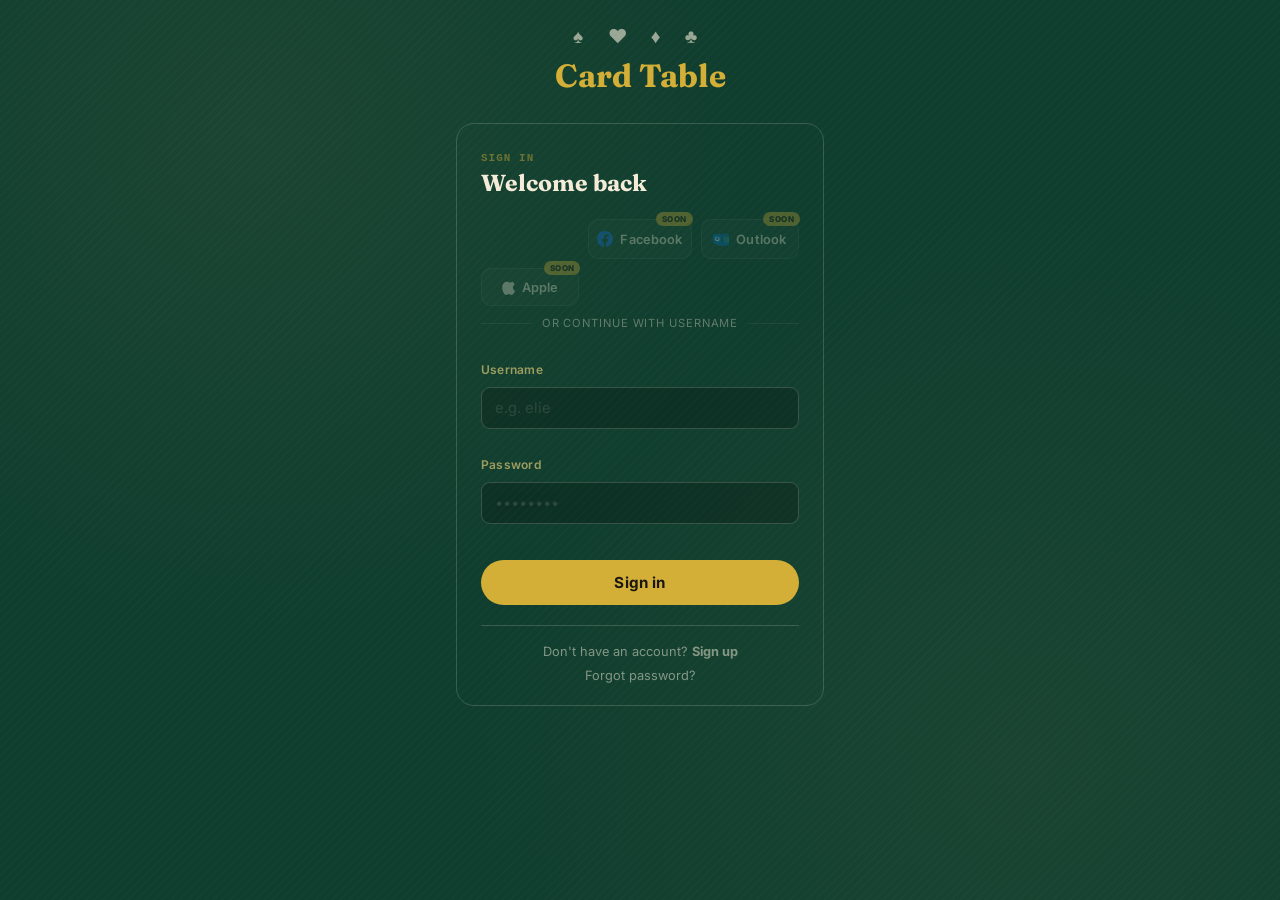
==== commit 42ee3009: "Update index.html" ====
--- a/index.html
+++ b/index.html
@@ -29,7 +29,7 @@
 .auth-card h2 { font-family:'Fraunces',serif; font-size:1.45rem; font-weight:700; margin:0 0 22px; }
 
 /* ── Social buttons ── */
-.social-grid { display:grid; grid-template-columns:1fr 1fr; gap:9px; margin-bottom:20px; }
+.social-grid { display:grid; grid-template-columns:1fr 1fr 1fr; gap:9px; margin-bottom:10px; }
 
 .social-btn {
   position:relative;
@@ -118,6 +118,16 @@
   color:inherit; transition:opacity .15s;
 }
 .auth-footer a:hover { opacity:.9; }
+
+/* ── Google button override ── */
+#googleBtnInner {
+  width: 100%;
+}
+#googleBtnInner > div,
+#googleBtnInner iframe {
+  width: 100% !important;
+  border-radius: 10px !important;
+}
 </style>
 </head>
 <body>
@@ -138,15 +148,7 @@
     <div class="social-grid">
 
       <!-- Google -->
-      <button class="social-btn" onclick="triggerGoogleSignIn()">
-        <svg width="16" height="16" viewBox="0 0 18 18">
-          <path fill="#4285F4" d="M16.51 8H8.98v3h4.3c-.18 1-.74 1.48-1.6 2.04v2.01h2.6a7.8 7.8 0 0 0 2.38-5.88c0-.57-.05-.66-.15-1.18z"/>
-          <path fill="#34A853" d="M8.98 17c2.16 0 3.97-.72 5.3-1.94l-2.6-2a4.8 4.8 0 0 1-7.18-2.54H1.83v2.07A8 8 0 0 0 8.98 17z"/>
-          <path fill="#FBBC05" d="M4.5 10.52a4.8 4.8 0 0 1 0-3.04V5.41H1.83a8 8 0 0 0 0 7.18l2.67-2.07z"/>
-          <path fill="#EA4335" d="M8.98 4.18c1.17 0 2.23.4 3.06 1.2l2.3-2.3A8 8 0 0 0 1.83 5.4L4.5 7.49a4.77 4.77 0 0 1 4.48-3.31z"/>
-        </svg>
-        Google
-      </button>
+      <div id="googleBtnInner" style="min-height:40px;"></div>
 
       <!-- Facebook -->
       <button class="social-btn" disabled>
@@ -272,21 +274,25 @@
   }
 }
 
-function triggerGoogleSignIn() {
-  if (typeof google === "undefined") {
-    document.getElementById("loginError").textContent = "Google sign-in is loading, please wait a moment.";
-    return;
-  }
+function initGoogleSignIn() {
+  if (typeof google === "undefined") { setTimeout(initGoogleSignIn, 400); return; }
   google.accounts.id.initialize({
-    client_id: GOOGLE_CLIENT,
-    callback:  handleGoogleCredential,
-    auto_select: false,
-    cancel_on_tap_outside: true,
-    use_fedcm_for_prompt: false
+    client_id:   GOOGLE_CLIENT,
+    callback:    handleGoogleCredential,
+    auto_select: false
   });
-  // Use popup flow instead of one-tap to avoid the floating overlay issue
-  google.accounts.id.prompt();
-}
+  const container = document.getElementById("googleBtnInner");
+  if (!container) return;
+  google.accounts.id.renderButton(container, {
+    type:  "standard",
+    theme: "outline",
+    size:  "large",
+    text:  "continue_with",
+    shape: "rectangular",
+    width: container.offsetWidth || 160
+  });
+}
+window.addEventListener("load", initGoogleSignIn);
 
 async function handleGoogleCredential(response) {
   const errEl = document.getElementById("loginError");
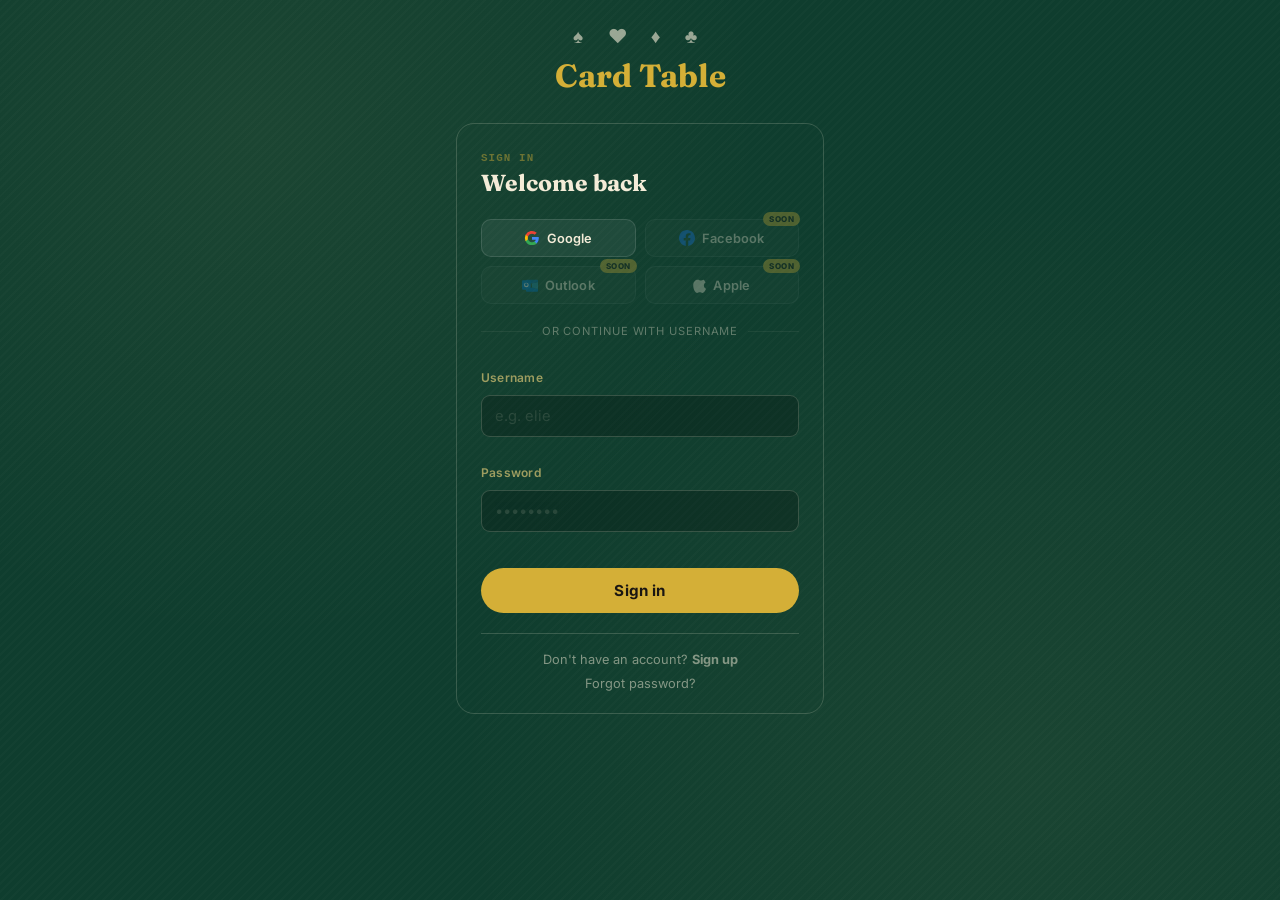
==== commit 0893a4e6: "Update index.html" ====
--- a/index.html
+++ b/index.html
@@ -29,7 +29,7 @@
 .auth-card h2 { font-family:'Fraunces',serif; font-size:1.45rem; font-weight:700; margin:0 0 22px; }
 
 /* ── Social buttons ── */
-.social-grid { display:grid; grid-template-columns:1fr 1fr 1fr; gap:9px; margin-bottom:10px; }
+.social-grid { display:grid; grid-template-columns:1fr 1fr; gap:9px; margin-bottom:20px; }
 
 .social-btn {
   position:relative;
@@ -118,16 +118,6 @@
   color:inherit; transition:opacity .15s;
 }
 .auth-footer a:hover { opacity:.9; }
-
-/* ── Google button override ── */
-#googleBtnInner {
-  width: 100%;
-}
-#googleBtnInner > div,
-#googleBtnInner iframe {
-  width: 100% !important;
-  border-radius: 10px !important;
-}
 </style>
 </head>
 <body>
@@ -148,7 +138,15 @@
     <div class="social-grid">
 
       <!-- Google -->
-      <div id="googleBtnInner" style="min-height:40px;"></div>
+      <button class="social-btn" id="googleSocialBtn" onclick="triggerGoogleSignIn()">
+        <svg width="16" height="16" viewBox="0 0 18 18">
+          <path fill="#4285F4" d="M16.51 8H8.98v3h4.3c-.18 1-.74 1.48-1.6 2.04v2.01h2.6a7.8 7.8 0 0 0 2.38-5.88c0-.57-.05-.66-.15-1.18z"/>
+          <path fill="#34A853" d="M8.98 17c2.16 0 3.97-.72 5.3-1.94l-2.6-2a4.8 4.8 0 0 1-7.18-2.54H1.83v2.07A8 8 0 0 0 8.98 17z"/>
+          <path fill="#FBBC05" d="M4.5 10.52a4.8 4.8 0 0 1 0-3.04V5.41H1.83a8 8 0 0 0 0 7.18l2.67-2.07z"/>
+          <path fill="#EA4335" d="M8.98 4.18c1.17 0 2.23.4 3.06 1.2l2.3-2.3A8 8 0 0 0 1.83 5.4L4.5 7.49a4.77 4.77 0 0 1 4.48-3.31z"/>
+        </svg>
+        Google
+      </button>
 
       <!-- Facebook -->
       <button class="social-btn" disabled>
@@ -215,7 +213,6 @@
 
 </div>
 
-<script src="https://accounts.google.com/gsi/client" async defer></script>
 <script src="common.js"></script>
 <script>
 async function hashPassword(password) {
@@ -274,25 +271,28 @@
   }
 }
 
-function initGoogleSignIn() {
-  if (typeof google === "undefined") { setTimeout(initGoogleSignIn, 400); return; }
-  google.accounts.id.initialize({
-    client_id:   GOOGLE_CLIENT,
-    callback:    handleGoogleCredential,
-    auto_select: false
+function triggerGoogleSignIn() {
+  const nonce = Math.random().toString(36).slice(2);
+  sessionStorage.setItem("google_nonce", nonce);
+  const params = new URLSearchParams({
+    client_id:     GOOGLE_CLIENT,
+    redirect_uri:  "https://sociallymiddleeast.github.io/Wara2/index.html",
+    response_type: "id_token",
+    scope:         "openid profile email",
+    nonce:         nonce,
+    prompt:        "select_account"
   });
-  const container = document.getElementById("googleBtnInner");
-  if (!container) return;
-  google.accounts.id.renderButton(container, {
-    type:  "standard",
-    theme: "outline",
-    size:  "large",
-    text:  "continue_with",
-    shape: "rectangular",
-    width: container.offsetWidth || 160
-  });
-}
-window.addEventListener("load", initGoogleSignIn);
+  window.location.href = "https://accounts.google.com/o/oauth2/v2/auth?" + params;
+}
+
+function checkGoogleRedirect() {
+  const hash = new URLSearchParams(window.location.hash.slice(1));
+  const idToken = hash.get("id_token");
+  if (!idToken) return;
+  history.replaceState(null, "", window.location.pathname);
+  handleGoogleCredential({ credential: idToken });
+}
+window.addEventListener("load", checkGoogleRedirect);
 
 async function handleGoogleCredential(response) {
   const errEl = document.getElementById("loginError");
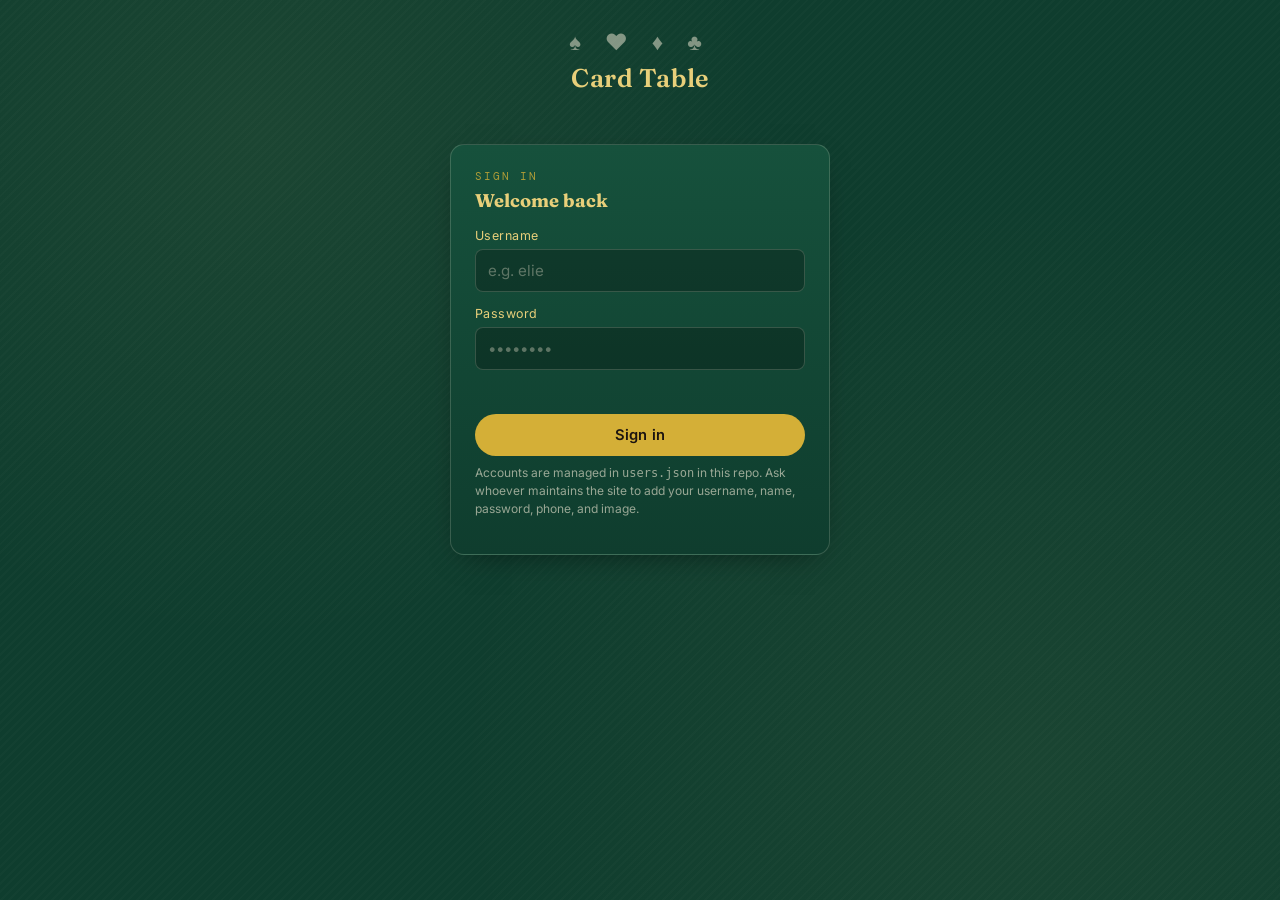
==== commit 8b5acb3b: "Update index.html" ====
--- a/index.html
+++ b/index.html
@@ -8,325 +8,88 @@
 <link href="https://fonts.googleapis.com/css2?family=Fraunces:wght@500;600;700&family=Inter:wght@400;500;600;700&family=DM+Mono:wght@400;500&display=swap" rel="stylesheet">
 <link rel="icon" type="image/svg+xml" href="favicon.svg">
 <link rel="stylesheet" href="style.css">
-<style>
-/* ── Page centering ── */
-body { display:flex; flex-direction:column; align-items:center; min-height:100vh; justify-content:center; }
-.wrap { width:100%; max-width:400px; padding:24px 16px; }
-
-/* ── Brand ── */
-.brand-top { text-align:center; margin-bottom:28px; }
-.brand-top .suits { font-size:1.2rem; letter-spacing:.5em; opacity:.6; margin-bottom:8px; }
-.brand-top h1 { font-family:'Fraunces',serif; font-size:2rem; font-weight:700; margin:0; color:var(--gold); }
-
-/* ── Card panel ── */
-.auth-card {
-  background:var(--surface);
-  border:1px solid var(--line);
-  border-radius:18px;
-  padding:28px 24px 22px;
-}
-.auth-card .eyebrow { font-size:.68rem; text-transform:uppercase; letter-spacing:.1em; opacity:.45; font-weight:700; margin:0 0 4px; }
-.auth-card h2 { font-family:'Fraunces',serif; font-size:1.45rem; font-weight:700; margin:0 0 22px; }
-
-/* ── Social buttons ── */
-.social-grid { display:grid; grid-template-columns:1fr 1fr; gap:9px; margin-bottom:20px; }
-
-.social-btn {
-  position:relative;
-  display:flex; align-items:center; justify-content:center; gap:7px;
-  border-radius:10px; padding:10px 8px;
-  font-size:.8rem; font-weight:600;
-  cursor:pointer; font-family:'Inter',sans-serif;
-  border:1px solid rgba(255,255,255,.12);
-  background:rgba(255,255,255,.06);
-  color:inherit;
-  transition:background .15s, border-color .15s, transform .1s;
-  white-space:nowrap;
-}
-.social-btn:hover:not(:disabled) {
-  background:rgba(255,255,255,.12);
-  border-color:rgba(255,255,255,.22);
-  transform:translateY(-1px);
-}
-.social-btn:active:not(:disabled) { transform:translateY(0); }
-.social-btn:disabled { opacity:.32; cursor:not-allowed; }
-
-/* soon badge */
-.social-btn .soon-tag {
-  position:absolute; top:-8px; right:-2px;
-  background:var(--gold); color:#1a1612;
-  font-size:.5rem; font-weight:800; letter-spacing:.05em;
-  padding:2px 6px; border-radius:20px;
-  text-transform:uppercase; pointer-events:none;
-}
-
-/* ── Divider ── */
-.or-divider {
-  display:flex; align-items:center; gap:10px;
-  margin:0 0 18px;
-  font-size:.7rem; text-transform:uppercase;
-  letter-spacing:.08em; opacity:.35;
-}
-.or-divider::before, .or-divider::after { content:""; flex:1; border-top:1px solid var(--line); }
-
-/* ── Form fields ── */
-.field-group { display:flex; flex-direction:column; gap:4px; margin-bottom:14px; }
-.field-group label { font-size:.75rem; font-weight:600; opacity:.65; letter-spacing:.02em; }
-.field-group input {
-  background:rgba(0,0,0,.2); border:1px solid var(--line);
-  border-radius:9px; padding:11px 13px;
-  font-size:.92rem; color:inherit; font-family:'Inter',sans-serif;
-  transition:border-color .15s;
-  width:100%; box-sizing:border-box;
-}
-.field-group input:focus { outline:none; border-color:var(--gold); }
-.field-group input::placeholder { opacity:.35; }
-
-/* ── Sign in button ── */
-.btn-primary {
-  width:100%; padding:13px;
-  background:var(--gold); color:#1a1612;
-  border:none; border-radius:50px;
-  font-size:.95rem; font-weight:700;
-  cursor:pointer; font-family:'Inter',sans-serif;
-  transition:opacity .15s, transform .1s;
-  margin-top:6px;
-}
-.btn-primary:hover { opacity:.9; transform:translateY(-1px); }
-.btn-primary:active { transform:translateY(0); }
-.btn-primary:disabled { opacity:.5; cursor:not-allowed; transform:none; }
-
-/* ── Error ── */
-.err { color:#e07070; font-size:.78rem; margin-top:8px; min-height:1rem; }
-
-/* ── Pending box ── */
-.pending-box {
-  background:rgba(212,175,55,.08); border:1px solid rgba(212,175,55,.4);
-  border-radius:10px; padding:13px 15px;
-  font-size:.82rem; line-height:1.65; margin-top:10px; display:none;
-}
-.pending-box a { color:#6fae8d; font-weight:600; text-decoration:none; }
-
-/* ── Footer links ── */
-.auth-footer {
-  display:flex; flex-direction:column; align-items:center;
-  gap:9px; margin-top:20px;
-  padding-top:18px; border-top:1px solid var(--line);
-}
-.auth-footer a {
-  font-size:.8rem; opacity:.5; text-decoration:none;
-  color:inherit; transition:opacity .15s;
-}
-.auth-footer a:hover { opacity:.9; }
-</style>
 </head>
 <body>
-<div class="wrap">
-
-  <!-- Brand -->
-  <div class="brand-top">
-    <div class="suits">♠ ♥ ♦ ♣</div>
-    <h1>Card Table</h1>
-  </div>
-
-  <!-- Auth card -->
-  <div class="auth-card">
-    <p class="eyebrow">Sign in</p>
-    <h2>Welcome back</h2>
-
-    <!-- Social buttons -->
-    <div class="social-grid">
-
-      <!-- Google -->
-      <button class="social-btn" id="googleSocialBtn" onclick="triggerGoogleSignIn()">
-        <svg width="16" height="16" viewBox="0 0 18 18">
-          <path fill="#4285F4" d="M16.51 8H8.98v3h4.3c-.18 1-.74 1.48-1.6 2.04v2.01h2.6a7.8 7.8 0 0 0 2.38-5.88c0-.57-.05-.66-.15-1.18z"/>
-          <path fill="#34A853" d="M8.98 17c2.16 0 3.97-.72 5.3-1.94l-2.6-2a4.8 4.8 0 0 1-7.18-2.54H1.83v2.07A8 8 0 0 0 8.98 17z"/>
-          <path fill="#FBBC05" d="M4.5 10.52a4.8 4.8 0 0 1 0-3.04V5.41H1.83a8 8 0 0 0 0 7.18l2.67-2.07z"/>
-          <path fill="#EA4335" d="M8.98 4.18c1.17 0 2.23.4 3.06 1.2l2.3-2.3A8 8 0 0 0 1.83 5.4L4.5 7.49a4.77 4.77 0 0 1 4.48-3.31z"/>
-        </svg>
-        Google
-      </button>
-
-      <!-- Facebook -->
-      <button class="social-btn" disabled>
-        <svg width="16" height="16" viewBox="0 0 24 24" fill="#1877F2">
-          <path d="M24 12.073C24 5.404 18.627 0 12 0S0 5.404 0 12.073C0 18.1 4.388 23.094 10.125 24v-8.437H7.078v-3.49h3.047V9.41c0-3.025 1.792-4.697 4.533-4.697 1.312 0 2.686.236 2.686.236v2.97h-1.513c-1.491 0-1.956.93-1.956 1.886v2.268h3.328l-.532 3.49h-2.796V24C19.612 23.094 24 18.1 24 12.073z"/>
-        </svg>
-        Facebook
-        <span class="soon-tag">Soon</span>
-      </button>
-
-      <!-- Outlook -->
-      <button class="social-btn" disabled>
-        <svg width="16" height="16" viewBox="0 0 24 24">
-          <rect fill="#0078D4" width="13" height="14" rx="1.5" y="5"/>
-          <path fill="#fff" d="M6.5 8.5a3 3 0 1 0 0 7 3 3 0 0 0 0-7zm0 5a2 2 0 1 1 0-4 2 2 0 0 1 0 4z"/>
-          <path fill="#0072C6" d="M24 7.387v13.226A1.39 1.39 0 0 1 22.611 22H7.389A1.39 1.39 0 0 1 6 20.613V18l9-2.25L24 18V7.387z"/>
-          <path fill="#28A8E0" d="M15 9.75l9-2.363V18l-9-2.25V9.75z" opacity=".7"/>
-          <path fill="#0072C6" d="M24 7.387L15 9.75 6 7.387V5.388A1.39 1.39 0 0 1 7.389 4h15.222A1.39 1.39 0 0 1 24 5.388v2z" opacity=".8"/>
-        </svg>
-        Outlook
-        <span class="soon-tag">Soon</span>
-      </button>
-
-      <!-- Apple -->
-      <button class="social-btn" disabled>
-        <svg width="13" height="16" viewBox="0 0 814 1000" fill="currentColor">
-          <path d="M788.1 340.9c-5.8 4.5-108.2 62.2-108.2 190.5 0 148.4 130.3 200.9 134.2 202.2-.6 3.2-20.7 71.9-68.7 141.9-42.8 61.6-87.5 123.1-155.5 123.1s-85.5-39.5-164-39.5c-76 0-103.7 40.8-165.9 40.8s-105-42.3-150.3-119.8c-52.4-91.3-95.2-234.5-95.2-371.3 0-223.1 145.5-341.2 289-341.2 73.7 0 134.8 48.4 180.5 48.4 43.7 0 112.4-51.9 197.5-51.9zm-166.6-19.4c-7.7 36.4-39 65.4-72.7 65.4-5.4 0-10.8-.7-16.1-2.2C540 356 570 316 570 276c0-5.1.7-10.2 2.2-15.3C607 270.4 634 299.3 621.5 321.5z"/>
-        </svg>
-        Apple
-        <span class="soon-tag">Soon</span>
-      </button>
-    </div>
-
-    <div class="or-divider">or continue with username</div>
-
-    <!-- Username -->
-    <div class="field-group">
-      <label for="username">Username</label>
-      <input type="text" id="username" autocomplete="username" placeholder="e.g. elie">
-    </div>
-
-    <!-- Password -->
-    <div class="field-group">
-      <label for="password">Password</label>
-      <input type="password" id="password" autocomplete="current-password" placeholder="••••••••">
-    </div>
-
-    <div class="err" id="loginError"></div>
-
-    <div class="pending-box" id="pendingBox">
-      ⏳ Your account is pending admin approval.<br>
-      <a id="pendingWhatsApp" href="#" target="_blank" rel="noopener" style="display:inline-block;margin-top:8px;">
-        💬 Message admin on WhatsApp →
-      </a>
-    </div>
-
-    <button class="btn-primary" id="loginBtn">Sign in</button>
-
-    <div class="auth-footer">
-      <a href="signup.html">Don't have an account? <strong>Sign up</strong></a>
-      <a href="forgot.html">Forgot password?</a>
+<div class="wrap" style="max-width: 420px;">
+  <div class="brand" style="justify-content: center; border-bottom: none; margin-bottom: 36px;">
+    <div style="text-align:center;">
+      <div class="suit" style="display:block; margin-bottom: 6px; font-size:1.4rem; letter-spacing:0.4em;">♠ ♥ ♦ ♣</div>
+      <h1>Card Table</h1>
     </div>
   </div>
 
+  <div class="panel">
+    <p class="eyebrow">Sign in</p>
+    <h2 style="margin-top:0;">Welcome back</h2>
+
+    <label for="username">Username</label>
+    <input type="text" id="username" autocomplete="username" placeholder="e.g. elie">
+
+    <label for="password">Password</label>
+    <input type="password" id="password" autocomplete="current-password" placeholder="••••••••">
+
+    <div class="error" id="loginError"></div>
+
+    <button class="full" id="loginBtn" style="margin-top: 18px;">Sign in</button>
+
+    <p class="token-note">
+      Accounts are managed in <code>users.json</code> in this repo. Ask whoever maintains
+      the site to add your username, name, password, phone, and image.
+    </p>
+  </div>
 </div>
 
 <script src="common.js"></script>
 <script>
-async function hashPassword(password) {
-  const encoder = new TextEncoder();
-  const data     = encoder.encode(password);
-  const hashBuf  = await crypto.subtle.digest("SHA-256", data);
-  const hashArr  = Array.from(new Uint8Array(hashBuf));
-  return hashArr.map(b => b.toString(16).padStart(2, "0")).join("");
-}
-</script>
-<script>
-const ADMIN_WA      = "+96170234138";
-const GOOGLE_CLIENT = "719090679294-4ihaptgq611pqusbl5u95uiu03cabtub.apps.googleusercontent.com";
-
 document.getElementById("loginBtn").addEventListener("click", login);
-document.getElementById("password").addEventListener("keydown", e => { if (e.key === "Enter") login(); });
-document.getElementById("username").addEventListener("keydown", e => { if (e.key === "Enter") login(); });
+document.getElementById("password").addEventListener("keydown", (e) => {
+  if (e.key === "Enter") login();
+});
 
 async function login() {
-  const errEl      = document.getElementById("loginError");
-  const pendingBox = document.getElementById("pendingBox");
+  const errEl = document.getElementById("loginError");
   errEl.textContent = "";
-  pendingBox.style.display = "none";
-
   const username = document.getElementById("username").value.trim();
   const password = document.getElementById("password").value;
-  if (!username || !password) { errEl.textContent = "Enter both username and password."; return; }
+
+  if (!username || !password) {
+    errEl.textContent = "Enter both username and password.";
+    return;
+  }
 
   const btn = document.getElementById("loginBtn");
-  btn.disabled = true; btn.textContent = "Checking…";
+  btn.disabled = true;
+  btn.textContent = "Checking…";
 
   try {
-    const users  = await fetchUsers();
-    const hashed = await hashPassword(password);
-    const match  = (users || []).find(u =>
-      String(u.username).toLowerCase() === username.toLowerCase() &&
-      (String(u.password) === hashed || String(u.password) === password)
+    const users = await fetchUsers();
+
+    const match = (users || []).find(
+      u => String(u.username).toLowerCase() === username.toLowerCase() && String(u.password) === password
     );
 
     if (!match) {
       errEl.textContent = "Username or password is incorrect.";
-      btn.disabled = false; btn.textContent = "Sign in"; return;
+      btn.disabled = false;
+      btn.textContent = "Sign in";
+      return;
     }
 
-    if (String(match.approved).toUpperCase() !== "TRUE") {
-      const msg = encodeURIComponent(`Hi, I signed up for Card Table with username "${match.username}" and I'm waiting for approval.`);
-      document.getElementById("pendingWhatsApp").href = `https://wa.me/${ADMIN_WA.replace(/\D/g,"")}?text=${msg}`;
-      pendingBox.style.display = "";
-      btn.disabled = false; btn.textContent = "Sign in"; return;
-    }
+    sessionStorage.setItem("cg_session", JSON.stringify({
+      username: match.username,
+      firstName: match.firstName,
+      lastName: match.lastName,
+      phone: match.phone || "",
+      image: match.image || "",
+      isAdmin: !!match.isAdmin
+    }));
 
-    startSession(match);
-  } catch(e) {
+    window.location.href = "app.html";
+  } catch (e) {
     errEl.textContent = "Could not load user list. " + e.message;
-    btn.disabled = false; btn.textContent = "Sign in";
+    btn.disabled = false;
+    btn.textContent = "Sign in";
   }
-}
-
-function triggerGoogleSignIn() {
-  const nonce = Math.random().toString(36).slice(2);
-  sessionStorage.setItem("google_nonce", nonce);
-  const params = new URLSearchParams({
-    client_id:     GOOGLE_CLIENT,
-    redirect_uri:  "https://sociallymiddleeast.github.io/Wara2/index.html",
-    response_type: "id_token",
-    scope:         "openid profile email",
-    nonce:         nonce,
-    prompt:        "select_account"
-  });
-  window.location.href = "https://accounts.google.com/o/oauth2/v2/auth?" + params;
-}
-
-function checkGoogleRedirect() {
-  const hash = new URLSearchParams(window.location.hash.slice(1));
-  const idToken = hash.get("id_token");
-  if (!idToken) return;
-  history.replaceState(null, "", window.location.pathname);
-  handleGoogleCredential({ credential: idToken });
-}
-window.addEventListener("load", checkGoogleRedirect);
-
-async function handleGoogleCredential(response) {
-  const errEl = document.getElementById("loginError");
-  errEl.textContent = "";
-  const payload = JSON.parse(atob(response.credential.split(".")[1]));
-  const sub = payload.sub || "";
-  try {
-    const users = await fetchUsers();
-    const expectedHash = await hashPassword("google_" + sub);
-    const match = users.find(u => String(u.password) === expectedHash);
-
-    if (!match) {
-      errEl.textContent = "No account found for this Google account.";
-      setTimeout(() => { window.location.href = "signup.html"; }, 2000);
-      return;
-    }
-    if (String(match.approved).toUpperCase() !== "TRUE") {
-      const msg = encodeURIComponent(`Hi, I signed up for Card Table with username "${match.username}" and I'm waiting for approval.`);
-      document.getElementById("pendingWhatsApp").href = `https://wa.me/${ADMIN_WA.replace(/\D/g,"")}?text=${msg}`;
-      document.getElementById("pendingBox").style.display = "";
-      return;
-    }
-    startSession(match);
-  } catch(e) {
-    errEl.textContent = "Google sign-in failed: " + e.message;
-  }
-}
-
-function startSession(user) {
-  sessionStorage.setItem("cg_session", JSON.stringify({
-    username: user.username, firstName: user.firstName, lastName: user.lastName,
-    phone: user.phone || "", image: user.image || "", isAdmin: !!user.isAdmin
-  }));
-  window.location.href = "app.html";
 }
 </script>
 </body>
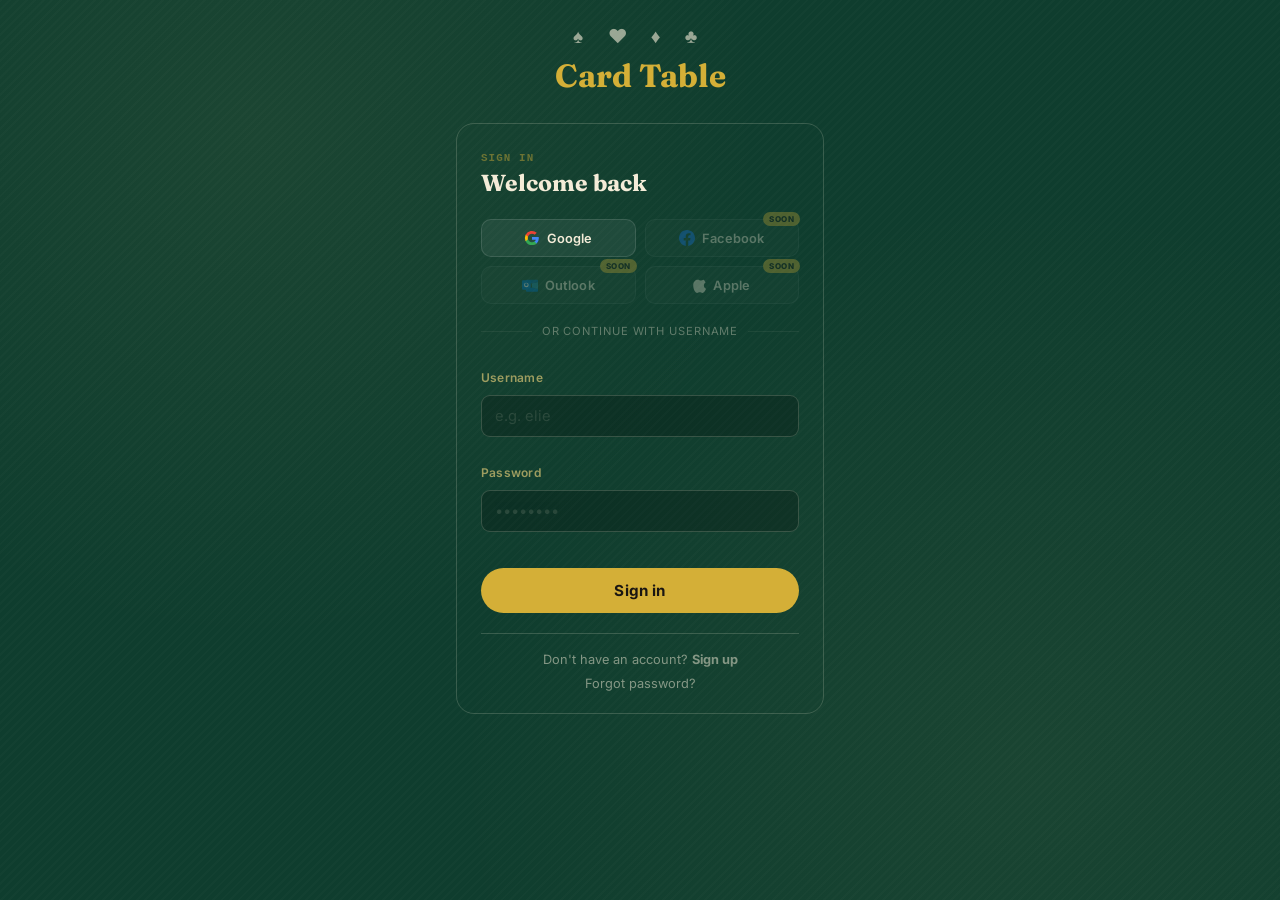
==== commit c2050d63: "Update index.html" ====
--- a/index.html
+++ b/index.html
@@ -8,88 +8,357 @@
 <link href="https://fonts.googleapis.com/css2?family=Fraunces:wght@500;600;700&family=Inter:wght@400;500;600;700&family=DM+Mono:wght@400;500&display=swap" rel="stylesheet">
 <link rel="icon" type="image/svg+xml" href="favicon.svg">
 <link rel="stylesheet" href="style.css">
+<style>
+/* ── Page centering ── */
+body { display:flex; flex-direction:column; align-items:center; min-height:100vh; justify-content:center; }
+.wrap { width:100%; max-width:400px; padding:24px 16px; }
+
+/* ── Brand ── */
+.brand-top { text-align:center; margin-bottom:28px; }
+.brand-top .suits { font-size:1.2rem; letter-spacing:.5em; opacity:.6; margin-bottom:8px; }
+.brand-top h1 { font-family:'Fraunces',serif; font-size:2rem; font-weight:700; margin:0; color:var(--gold); }
+
+/* ── Card panel ── */
+.auth-card {
+  background:var(--surface);
+  border:1px solid var(--line);
+  border-radius:18px;
+  padding:28px 24px 22px;
+}
+.auth-card .eyebrow { font-size:.68rem; text-transform:uppercase; letter-spacing:.1em; opacity:.45; font-weight:700; margin:0 0 4px; }
+.auth-card h2 { font-family:'Fraunces',serif; font-size:1.45rem; font-weight:700; margin:0 0 22px; }
+
+/* ── Social buttons ── */
+.social-grid { display:grid; grid-template-columns:1fr 1fr; gap:9px; margin-bottom:20px; }
+
+.social-btn {
+  position:relative;
+  display:flex; align-items:center; justify-content:center; gap:7px;
+  border-radius:10px; padding:10px 8px;
+  font-size:.8rem; font-weight:600;
+  cursor:pointer; font-family:'Inter',sans-serif;
+  border:1px solid rgba(255,255,255,.12);
+  background:rgba(255,255,255,.06);
+  color:inherit;
+  transition:background .15s, border-color .15s, transform .1s;
+  white-space:nowrap;
+}
+.social-btn:hover:not(:disabled) {
+  background:rgba(255,255,255,.12);
+  border-color:rgba(255,255,255,.22);
+  transform:translateY(-1px);
+}
+.social-btn:active:not(:disabled) { transform:translateY(0); }
+.social-btn:disabled { opacity:.32; cursor:not-allowed; }
+
+/* soon badge */
+.social-btn .soon-tag {
+  position:absolute; top:-8px; right:-2px;
+  background:var(--gold); color:#1a1612;
+  font-size:.5rem; font-weight:800; letter-spacing:.05em;
+  padding:2px 6px; border-radius:20px;
+  text-transform:uppercase; pointer-events:none;
+}
+
+/* ── Divider ── */
+.or-divider {
+  display:flex; align-items:center; gap:10px;
+  margin:0 0 18px;
+  font-size:.7rem; text-transform:uppercase;
+  letter-spacing:.08em; opacity:.35;
+}
+.or-divider::before, .or-divider::after { content:""; flex:1; border-top:1px solid var(--line); }
+
+/* ── Form fields ── */
+.field-group { display:flex; flex-direction:column; gap:4px; margin-bottom:14px; }
+.field-group label { font-size:.75rem; font-weight:600; opacity:.65; letter-spacing:.02em; }
+.field-group input {
+  background:rgba(0,0,0,.2); border:1px solid var(--line);
+  border-radius:9px; padding:11px 13px;
+  font-size:.92rem; color:inherit; font-family:'Inter',sans-serif;
+  transition:border-color .15s;
+  width:100%; box-sizing:border-box;
+}
+.field-group input:focus { outline:none; border-color:var(--gold); }
+.field-group input::placeholder { opacity:.35; }
+
+/* ── Sign in button ── */
+.btn-primary {
+  width:100%; padding:13px;
+  background:var(--gold); color:#1a1612;
+  border:none; border-radius:50px;
+  font-size:.95rem; font-weight:700;
+  cursor:pointer; font-family:'Inter',sans-serif;
+  transition:opacity .15s, transform .1s;
+  margin-top:6px;
+}
+.btn-primary:hover { opacity:.9; transform:translateY(-1px); }
+.btn-primary:active { transform:translateY(0); }
+.btn-primary:disabled { opacity:.5; cursor:not-allowed; transform:none; }
+
+/* ── Error ── */
+.err { color:#e07070; font-size:.78rem; margin-top:8px; min-height:1rem; }
+
+/* ── Pending box ── */
+.pending-box {
+  background:rgba(212,175,55,.08); border:1px solid rgba(212,175,55,.4);
+  border-radius:10px; padding:13px 15px;
+  font-size:.82rem; line-height:1.65; margin-top:10px; display:none;
+}
+.pending-box a { color:#6fae8d; font-weight:600; text-decoration:none; }
+
+/* ── Footer links ── */
+.auth-footer {
+  display:flex; flex-direction:column; align-items:center;
+  gap:9px; margin-top:20px;
+  padding-top:18px; border-top:1px solid var(--line);
+}
+.auth-footer a {
+  font-size:.8rem; opacity:.5; text-decoration:none;
+  color:inherit; transition:opacity .15s;
+}
+.auth-footer a:hover { opacity:.9; }
+</style>
 </head>
 <body>
-<div class="wrap" style="max-width: 420px;">
-  <div class="brand" style="justify-content: center; border-bottom: none; margin-bottom: 36px;">
-    <div style="text-align:center;">
-      <div class="suit" style="display:block; margin-bottom: 6px; font-size:1.4rem; letter-spacing:0.4em;">♠ ♥ ♦ ♣</div>
-      <h1>Card Table</h1>
-    </div>
+<div class="wrap">
+
+  <!-- Brand -->
+  <div class="brand-top">
+    <div class="suits">♠ ♥ ♦ ♣</div>
+    <h1>Card Table</h1>
   </div>
 
-  <div class="panel">
+  <!-- Auth card -->
+  <div class="auth-card">
     <p class="eyebrow">Sign in</p>
-    <h2 style="margin-top:0;">Welcome back</h2>
-
-    <label for="username">Username</label>
-    <input type="text" id="username" autocomplete="username" placeholder="e.g. elie">
-
-    <label for="password">Password</label>
-    <input type="password" id="password" autocomplete="current-password" placeholder="••••••••">
-
-    <div class="error" id="loginError"></div>
-
-    <button class="full" id="loginBtn" style="margin-top: 18px;">Sign in</button>
-
-    <p class="token-note">
-      Accounts are managed in <code>users.json</code> in this repo. Ask whoever maintains
-      the site to add your username, name, password, phone, and image.
-    </p>
+    <h2>Welcome back</h2>
+
+    <!-- Social buttons -->
+    <div class="social-grid">
+
+      <!-- Google -->
+      <button class="social-btn" id="googleSocialBtn" onclick="triggerGoogleSignIn()">
+        <svg width="16" height="16" viewBox="0 0 18 18">
+          <path fill="#4285F4" d="M16.51 8H8.98v3h4.3c-.18 1-.74 1.48-1.6 2.04v2.01h2.6a7.8 7.8 0 0 0 2.38-5.88c0-.57-.05-.66-.15-1.18z"/>
+          <path fill="#34A853" d="M8.98 17c2.16 0 3.97-.72 5.3-1.94l-2.6-2a4.8 4.8 0 0 1-7.18-2.54H1.83v2.07A8 8 0 0 0 8.98 17z"/>
+          <path fill="#FBBC05" d="M4.5 10.52a4.8 4.8 0 0 1 0-3.04V5.41H1.83a8 8 0 0 0 0 7.18l2.67-2.07z"/>
+          <path fill="#EA4335" d="M8.98 4.18c1.17 0 2.23.4 3.06 1.2l2.3-2.3A8 8 0 0 0 1.83 5.4L4.5 7.49a4.77 4.77 0 0 1 4.48-3.31z"/>
+        </svg>
+        Google
+      </button>
+
+      <!-- Facebook -->
+      <button class="social-btn" disabled>
+        <svg width="16" height="16" viewBox="0 0 24 24" fill="#1877F2">
+          <path d="M24 12.073C24 5.404 18.627 0 12 0S0 5.404 0 12.073C0 18.1 4.388 23.094 10.125 24v-8.437H7.078v-3.49h3.047V9.41c0-3.025 1.792-4.697 4.533-4.697 1.312 0 2.686.236 2.686.236v2.97h-1.513c-1.491 0-1.956.93-1.956 1.886v2.268h3.328l-.532 3.49h-2.796V24C19.612 23.094 24 18.1 24 12.073z"/>
+        </svg>
+        Facebook
+        <span class="soon-tag">Soon</span>
+      </button>
+
+      <!-- Outlook -->
+      <button class="social-btn" disabled>
+        <svg width="16" height="16" viewBox="0 0 24 24">
+          <rect fill="#0078D4" width="13" height="14" rx="1.5" y="5"/>
+          <path fill="#fff" d="M6.5 8.5a3 3 0 1 0 0 7 3 3 0 0 0 0-7zm0 5a2 2 0 1 1 0-4 2 2 0 0 1 0 4z"/>
+          <path fill="#0072C6" d="M24 7.387v13.226A1.39 1.39 0 0 1 22.611 22H7.389A1.39 1.39 0 0 1 6 20.613V18l9-2.25L24 18V7.387z"/>
+          <path fill="#28A8E0" d="M15 9.75l9-2.363V18l-9-2.25V9.75z" opacity=".7"/>
+          <path fill="#0072C6" d="M24 7.387L15 9.75 6 7.387V5.388A1.39 1.39 0 0 1 7.389 4h15.222A1.39 1.39 0 0 1 24 5.388v2z" opacity=".8"/>
+        </svg>
+        Outlook
+        <span class="soon-tag">Soon</span>
+      </button>
+
+      <!-- Apple -->
+      <button class="social-btn" disabled>
+        <svg width="13" height="16" viewBox="0 0 814 1000" fill="currentColor">
+          <path d="M788.1 340.9c-5.8 4.5-108.2 62.2-108.2 190.5 0 148.4 130.3 200.9 134.2 202.2-.6 3.2-20.7 71.9-68.7 141.9-42.8 61.6-87.5 123.1-155.5 123.1s-85.5-39.5-164-39.5c-76 0-103.7 40.8-165.9 40.8s-105-42.3-150.3-119.8c-52.4-91.3-95.2-234.5-95.2-371.3 0-223.1 145.5-341.2 289-341.2 73.7 0 134.8 48.4 180.5 48.4 43.7 0 112.4-51.9 197.5-51.9zm-166.6-19.4c-7.7 36.4-39 65.4-72.7 65.4-5.4 0-10.8-.7-16.1-2.2C540 356 570 316 570 276c0-5.1.7-10.2 2.2-15.3C607 270.4 634 299.3 621.5 321.5z"/>
+        </svg>
+        Apple
+        <span class="soon-tag">Soon</span>
+      </button>
+    </div>
+
+    <div class="or-divider">or continue with username</div>
+
+    <!-- Username -->
+    <div class="field-group">
+      <label for="username">Username</label>
+      <input type="text" id="username" autocomplete="username" placeholder="e.g. elie">
+    </div>
+
+    <!-- Password -->
+    <div class="field-group">
+      <label for="password">Password</label>
+      <input type="password" id="password" autocomplete="current-password" placeholder="••••••••">
+    </div>
+
+    <div class="err" id="loginError"></div>
+
+    <div class="pending-box" id="pendingBox">
+      ⏳ Your account is pending admin approval.<br>
+      <a id="pendingWhatsApp" href="#" target="_blank" rel="noopener" style="display:inline-block;margin-top:8px;">
+        💬 Message admin on WhatsApp →
+      </a>
+    </div>
+
+    <button class="btn-primary" id="loginBtn">Sign in</button>
+
+    <div class="auth-footer">
+      <a href="signup.html">Don't have an account? <strong>Sign up</strong></a>
+      <a href="forgot.html">Forgot password?</a>
+    </div>
   </div>
+
 </div>
 
 <script src="common.js"></script>
 <script>
+async function hashPassword(password) {
+  const encoder = new TextEncoder();
+  const data     = encoder.encode(password);
+  const hashBuf  = await crypto.subtle.digest("SHA-256", data);
+  const hashArr  = Array.from(new Uint8Array(hashBuf));
+  return hashArr.map(b => b.toString(16).padStart(2, "0")).join("");
+}
+</script>
+<script>
+const ADMIN_WA      = "+96170234138";
+const GOOGLE_CLIENT = "719090679294-4ihaptgq611pqusbl5u95uiu03cabtub.apps.googleusercontent.com";
+
 document.getElementById("loginBtn").addEventListener("click", login);
-document.getElementById("password").addEventListener("keydown", (e) => {
-  if (e.key === "Enter") login();
+document.getElementById("password").addEventListener("keydown", e => { if (e.key === "Enter") login(); });
+document.getElementById("username").addEventListener("keydown", e => { if (e.key === "Enter") login(); });
+
+async function login() {
+  const errEl      = document.getElementById("loginError");
+  const pendingBox = document.getElementById("pendingBox");
+  errEl.textContent = "";
+  pendingBox.style.display = "none";
+
+  const username = document.getElementById("username").value.trim();
+  const password = document.getElementById("password").value;
+  if (!username || !password) { errEl.textContent = "Enter both username and password."; return; }
+
+  const btn = document.getElementById("loginBtn");
+  btn.disabled = true; btn.textContent = "Checking…";
+
+  try {
+    // Timeout after 8s to prevent infinite "Checking..." state
+    const users = await Promise.race([
+      fetchUsers(),
+      new Promise((_, reject) => setTimeout(() => reject(new Error("Connection timed out. Check your internet and try again.")), 8000))
+    ]);
+    const hashed = await hashPassword(password);
+    const match  = (users || []).find(u =>
+      String(u.username).toLowerCase() === username.toLowerCase() &&
+      (String(u.password) === hashed || String(u.password) === password)
+    );
+
+    if (!match) {
+      errEl.textContent = "Username or password is incorrect.";
+      btn.disabled = false; btn.textContent = "Sign in"; return;
+    }
+
+    if (String(match.approved).toUpperCase() !== "TRUE") {
+      const msg = encodeURIComponent(`Hi, I signed up for Card Table with username "${match.username}" and I'm waiting for approval.`);
+      document.getElementById("pendingWhatsApp").href = `https://wa.me/${ADMIN_WA.replace(/\D/g,"")}?text=${msg}`;
+      pendingBox.style.display = "";
+      btn.disabled = false; btn.textContent = "Sign in"; return;
+    }
+
+    startSession(match);
+  } catch(e) {
+    errEl.textContent = "Could not load user list. " + e.message;
+    btn.disabled = false; btn.textContent = "Sign in";
+  }
+}
+
+function triggerGoogleSignIn() {
+  const nonce = Math.random().toString(36).slice(2);
+  sessionStorage.setItem("google_nonce", nonce);
+  const params = new URLSearchParams({
+    client_id:     GOOGLE_CLIENT,
+    redirect_uri:  "https://sociallymiddleeast.github.io/Wara2/index.html",
+    response_type: "id_token",
+    scope:         "openid profile email",
+    nonce:         nonce,
+    prompt:        "select_account"
+  });
+  const url = "https://accounts.google.com/o/oauth2/v2/auth?" + params;
+  const w = 500, h = 600;
+  const left = Math.round((screen.width  - w) / 2);
+  const top  = Math.round((screen.height - h) / 2);
+  const popup = window.open(url, "google_signin",
+    `width=${w},height=${h},left=${left},top=${top},toolbar=no,menubar=no`);
+
+  // Poll popup URL for the token
+  const poll = setInterval(() => {
+    try {
+      if (!popup || popup.closed) { clearInterval(poll); return; }
+      const hash = new URLSearchParams(popup.location.hash.slice(1));
+      const idToken = hash.get("id_token");
+      if (idToken) {
+        clearInterval(poll);
+        popup.close();
+        handleGoogleCredential({ credential: idToken });
+      }
+    } catch(e) { /* cross-origin while Google is loading — keep polling */ }
+  }, 300);
+}
+
+function checkGoogleRedirect() {
+  // Catch direct redirect (non-popup) fallback
+  setTimeout(() => {
+    const hash = new URLSearchParams(window.location.hash.slice(1));
+    const idToken = hash.get("id_token");
+    if (!idToken) return;
+    history.replaceState(null, "", window.location.pathname);
+    handleGoogleCredential({ credential: idToken });
+  }, 100);
+}
+
+document.addEventListener("DOMContentLoaded", () => {
+  const btn = document.getElementById("googleSocialBtn");
+  if (btn) { btn.addEventListener("click", triggerGoogleSignIn); btn.removeAttribute("onclick"); }
 });
 
-async function login() {
+window.addEventListener("load", checkGoogleRedirect);
+
+async function handleGoogleCredential(response) {
   const errEl = document.getElementById("loginError");
   errEl.textContent = "";
-  const username = document.getElementById("username").value.trim();
-  const password = document.getElementById("password").value;
-
-  if (!username || !password) {
-    errEl.textContent = "Enter both username and password.";
-    return;
-  }
-
-  const btn = document.getElementById("loginBtn");
-  btn.disabled = true;
-  btn.textContent = "Checking…";
-
+  const payload = JSON.parse(atob(response.credential.split(".")[1]));
+  const sub = payload.sub || "";
   try {
     const users = await fetchUsers();
-
-    const match = (users || []).find(
-      u => String(u.username).toLowerCase() === username.toLowerCase() && String(u.password) === password
-    );
+    const expectedHash = await hashPassword("google_" + sub);
+    const match = users.find(u => String(u.password) === expectedHash);
 
     if (!match) {
-      errEl.textContent = "Username or password is incorrect.";
-      btn.disabled = false;
-      btn.textContent = "Sign in";
+      errEl.textContent = "No account found for this Google account.";
+      setTimeout(() => { window.location.href = "signup.html"; }, 2000);
       return;
     }
-
-    sessionStorage.setItem("cg_session", JSON.stringify({
-      username: match.username,
-      firstName: match.firstName,
-      lastName: match.lastName,
-      phone: match.phone || "",
-      image: match.image || "",
-      isAdmin: !!match.isAdmin
-    }));
-
-    window.location.href = "app.html";
-  } catch (e) {
-    errEl.textContent = "Could not load user list. " + e.message;
-    btn.disabled = false;
-    btn.textContent = "Sign in";
+    if (String(match.approved).toUpperCase() !== "TRUE") {
+      const msg = encodeURIComponent(`Hi, I signed up for Card Table with username "${match.username}" and I'm waiting for approval.`);
+      document.getElementById("pendingWhatsApp").href = `https://wa.me/${ADMIN_WA.replace(/\D/g,"")}?text=${msg}`;
+      document.getElementById("pendingBox").style.display = "";
+      return;
+    }
+    startSession(match);
+  } catch(e) {
+    errEl.textContent = "Google sign-in failed: " + e.message;
   }
+}
+
+function startSession(user) {
+  sessionStorage.setItem("cg_session", JSON.stringify({
+    username: user.username, firstName: user.firstName, lastName: user.lastName,
+    phone: user.phone || "", image: user.image || "", isAdmin: !!user.isAdmin
+  }));
+  window.location.href = "app.html";
 }
 </script>
 </body>
--- a/style.css
+++ b/style.css
@@ -435,36 +435,3 @@
   .die { width: 64px; height: 64px; padding: 8px; }
   .score-input-row.cols-4 { grid-template-columns: 1fr 1fr; }
 }
-
-/* ═══════════════════════════════════════════════════════
-   ADDITIONS — append these to the bottom of style.css
-   ═══════════════════════════════════════════════════════ */
-
-/* Player picker avatar in setup */
-.player-pick img {
-  display: block;
-}
-
-/* Guest slot buttons inside the <details> section */
-#guestSlotBtns button {
-  margin: 0;
-}
-
-/* Score FAB — make sure it's above everything except the modal */
-#scoreFab {
-  font-family: 'Inter', sans-serif;
-}
-
-/* History card hover on desktop */
-@media (hover: hover) {
-  .hist-card-header:hover .hc-chevron {
-    opacity: .8;
-  }
-}
-
-/* Prevent body scroll when modal is open on iOS */
-body.modal-open {
-  overflow: hidden;
-  position: fixed;
-  width: 100%;
-}
